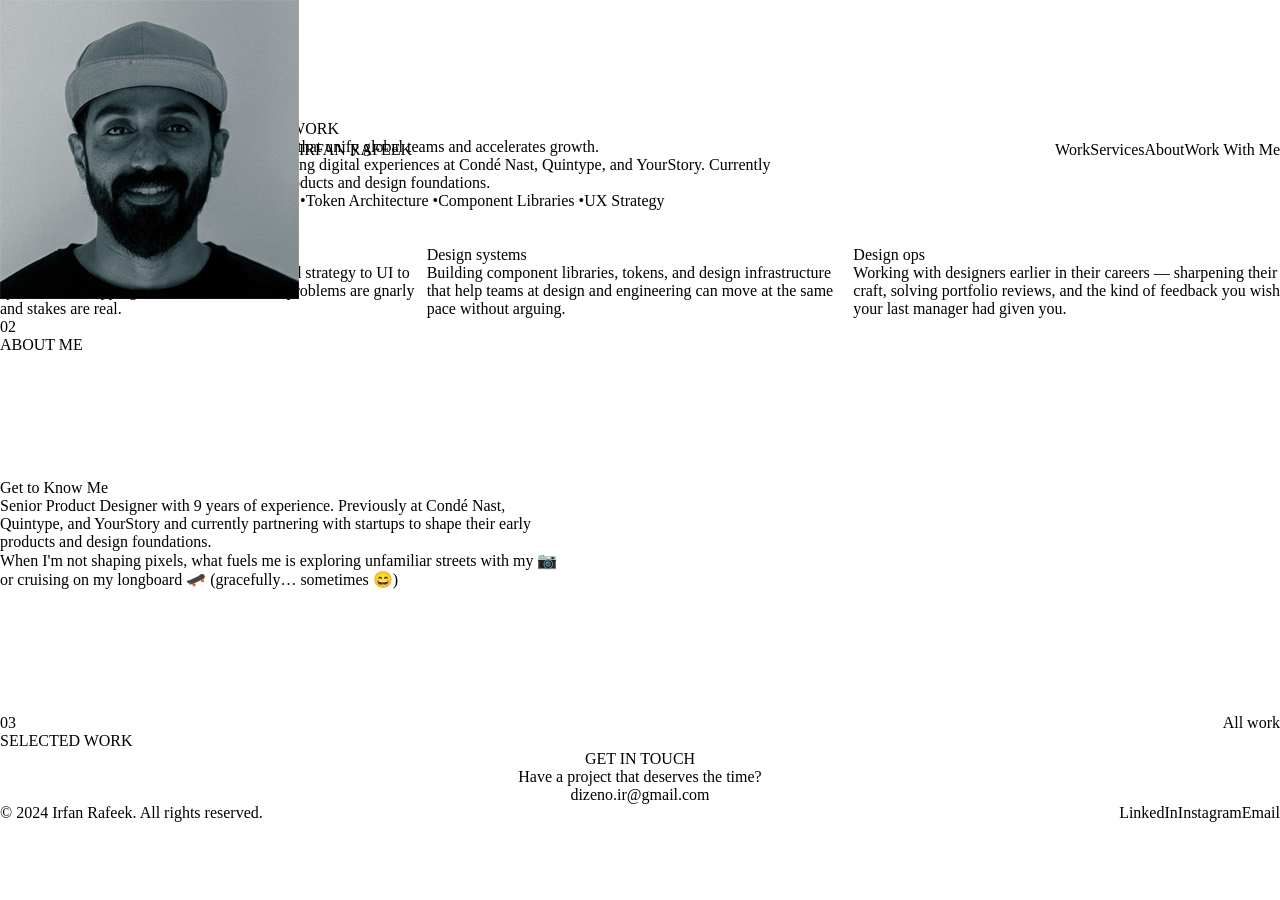
==== index.html @ 39aa0958 "Point navbar Work link to the All Work page Previously scrolled to the homepage Selected Work sectio" ====
<!DOCTYPE html>
<html lang="en">
<head>
    <meta charset="UTF-8">
    <meta name="viewport" content="width=device-width, initial-scale=1.0">
    <title>Irfan Rafeek — Product Designer</title>
    <link rel="preconnect" href="https://fonts.googleapis.com">
    <link rel="preconnect" href="https://fonts.gstatic.com" crossorigin>
    <link href="https://fonts.googleapis.com/css2?family=EB+Garamond:wght@700;800&family=Inter:wght@400;500;600;700&display=swap" rel="stylesheet">
    
    <link rel="stylesheet" href="tokens.css">
    <link rel="stylesheet" href="components.css">
</head>
<body>
    <nav id="navbar">
        <div class="logo">
            <img src="Assets/Thumbnail_irfan.jpg" alt="Irfan Rafeek" class="logo-thumb">
            IRFAN RAFEEK
        </div>
        <ul class="nav-links" id="navLinks">
            <li><a href="work.html">Work</a></li>
            <li><a href="#services">Services</a></li>
            <li><a href="about.html">About</a></li>
            <li><a href="#contact" class="cta-button">Work With Me</a></li>
        </ul>
        <button class="nav-toggle" id="navToggle" aria-label="Toggle menu" aria-expanded="false" aria-controls="navLinks">
            <svg class="nav-toggle__icon nav-toggle__icon--open" viewBox="0 0 24 24" fill="none" stroke="currentColor" stroke-width="1.5" stroke-linecap="round" stroke-linejoin="round" aria-hidden="true">
                <path d="M4 6h16"/>
                <path d="M4 12h16"/>
                <path d="M4 18h16"/>
            </svg>
            <svg class="nav-toggle__icon nav-toggle__icon--close" viewBox="0 0 24 24" fill="none" stroke="currentColor" stroke-width="1.5" stroke-linecap="round" stroke-linejoin="round" aria-hidden="true">
                <path d="M6 6l12 12"/>
                <path d="M6 18L18 6"/>
            </svg>
        </button>
    </nav>

    <button class="theme-toggle" id="themeToggle" aria-label="Toggle dark mode" title="Toggle theme">
        <svg class="theme-toggle__icon theme-toggle__icon--sun" viewBox="0 0 24 24" fill="none" stroke="currentColor" stroke-width="1.5" stroke-linecap="round" stroke-linejoin="round" aria-hidden="true">
            <circle cx="12" cy="12" r="4"/>
            <path d="M12 2v2"/>
            <path d="M12 20v2"/>
            <path d="m4.93 4.93 1.41 1.41"/>
            <path d="m17.66 17.66 1.41 1.41"/>
            <path d="M2 12h2"/>
            <path d="M20 12h2"/>
            <path d="m6.34 17.66-1.41 1.41"/>
            <path d="m19.07 4.93-1.41 1.41"/>
        </svg>
        <svg class="theme-toggle__icon theme-toggle__icon--moon" viewBox="0 0 24 24" fill="none" stroke="currentColor" stroke-width="1.5" stroke-linecap="round" stroke-linejoin="round" aria-hidden="true">
            <path d="M21 12.79A9 9 0 1 1 11.21 3 7 7 0 0 0 21 12.79z"/>
        </svg>
    </button>

    <main>
        <div class="container">
            <div class="location-header">
                BANGALORE, INDIA
                <span class="availability">• AVAILABLE FOR WORK</span>
            </div>

            <section class="hero">
                <h1 class="hero-title">
                    I design <span class="underline">scalable products</span> and <span class="underline"> design systems</span> that unify global teams and accelerates 
                    growth<span class="accent-dot">.</span>
                </h1>
                <p class="hero-description">
                    Nine years of product design. 
                    Previously shaping digital experiences at Condé Nast, Quintype, and YourStory. 
                    Currently partnering with startups to build their early products and design foundations.
                </p>
            </section>

            <div class="category-scroll">
                <div class="category-tag">Product Design</div>
                <div class="category-tag">Design Systems</div>
                <div class="category-tag">Design Ops</div>
                <div class="category-tag">Token Architecture</div>
                <div class="category-tag">Component Libraries</div>
                <div class="category-tag">UX Strategy</div>
            </div>

            <section id="services">
                <div class="section-header">
                    <div>
                        <div class="section-number">01</div>
                        <h2 class="section-title">What I Do</h2>
                    </div>
                </div>

                <div class="services-grid">
                    <div class="service">
                        <h3 class="service-title">Product design</h3>
                        <p class="service-description">
                            End-to-end product work — from research and strategy to UI to systems and shipping. 
                            I'm most useful when problems are gnarly and stakes are real.
                        </p>
                    </div>

                    <div class="service">
                        <h3 class="service-title">Design systems</h3>
                        <p class="service-description">
                            Building component libraries, tokens, and design infrastructure that help teams at 
                            design and engineering can move at the same pace without arguing.
                        </p>
                    </div>

                    <div class="service">
                        <h3 class="service-title">Design ops</h3>
                        <p class="service-description">
                            Working with designers earlier in their careers — sharpening their craft, 
                            solving portfolio reviews, and the kind of feedback you wish your last 
                            manager had given you.
                        </p>
                    </div>
                </div>
            </section>

            <section id="about-me">
                <div class="section-header">
                    <div>
                        <div class="section-number">02</div>
                        <h2 class="section-title">About Me</h2>
                    </div>
                </div>

                <div class="about-me-grid">
                    <div class="about-me-content">
                        <h3 class="about-me-title">Get to Know Me</h3>
                        <p class="about-me-text">
                            Senior Product Designer with 9 years of experience. Previously at Condé Nast,
                            Quintype, and YourStory and currently partnering with startups to shape their
                            early products and design foundations.
                        </p>
                        <p class="about-me-text">
                            When I'm not shaping pixels, what fuels me is exploring unfamiliar streets with
                            my 📷 or cruising on my longboard 🛹 (gracefully… sometimes 😄)
                        </p>
                    </div>
                    <div class="about-me-media">
                        <img src="Assets/About_me.gif" alt="Irfan Rafeek" class="about-me-image">
                    </div>
                </div>
            </section>

            <section id="work">
                <div class="section-header">
                    <div>
                        <div class="section-number">03</div>
                        <h2 class="section-title">Selected Work</h2>
                    </div>
                    <a href="work.html" class="view-all">All work</a>
                </div>

                <div class="projects-grid" data-projects="featured"></div>
            </section>

            <section id="contact" class="cta-section">
                <div class="cta-label">Get In Touch</div>
                <h2 class="cta-title">
                    Have a project that deserves the time?
                </h2>
                <a href="mailto:dizeno.ir@gmail.com" class="cta-email">dizeno.ir@gmail.com</a>
            </section>
        </div>
    </main>

    <footer>
        <div class="copyright">© 2024 Irfan Rafeek. All rights reserved.</div>
        <div class="social-links">
            <a href="https://www.linkedin.com/in/irfan-rafeek-70246455/" target="_blank">LinkedIn</a>
            <a href="https://www.instagram.com/irfanrafeek" target="_blank">Instagram</a>
            <a href="mailto:dizeno.ir@gmail.com">Email</a>
        </div>
    </footer>

    <script src="scripts/projects.js" defer></script>
    <script src="scripts/nav.js" defer></script>
    <script>
        // Navbar scroll effect
        const navbar = document.getElementById('navbar');
        window.addEventListener('scroll', () => {
            if (window.scrollY > 50) {
                navbar.classList.add('scrolled');
            } else {
                navbar.classList.remove('scrolled');
            }
        });

        // Smooth scroll for navigation links
        document.querySelectorAll('a[href^="#"]').forEach(anchor => {
            anchor.addEventListener('click', function (e) {
                e.preventDefault();
                const target = document.querySelector(this.getAttribute('href'));
                if (target) {
                    target.scrollIntoView({
                        behavior: 'smooth',
                        block: 'start'
                    });
                }
            });
        });

        // Dark mode toggle (icon swap is CSS-driven; JS only manages data-theme + localStorage)
        const themeToggle = document.getElementById('themeToggle');
        const html = document.documentElement;

        const storedTheme = localStorage.getItem('theme');
        if (storedTheme === 'dark' || storedTheme === 'light') {
            html.setAttribute('data-theme', storedTheme);
        }

        themeToggle.addEventListener('click', () => {
            const isDark = html.getAttribute('data-theme') === 'dark'
                || (!html.hasAttribute('data-theme') && window.matchMedia('(prefers-color-scheme: dark)').matches);
            const next = isDark ? 'light' : 'dark';
            html.setAttribute('data-theme', next);
            localStorage.setItem('theme', next);
        });
    </script>
</body>
</html>
---- components.css ----
/* ============================================================================
   components.css — Single source of truth for component & layout styles
   Depends on tokens.css. Imported by both index.html and about.html.
   ============================================================================ */

/* ============================================================================
   RESET & BASE STYLES
   ============================================================================ */

* {
    margin: 0;
    padding: 0;
    box-sizing: border-box;
}

html {
    scroll-behavior: smooth;
}

body {
    font-family: var(--semantic-font-sans);
    background-color: var(--semantic-color-background-primary);
    color: var(--semantic-color-text-primary);
    line-height: var(--primitive-line-height-normal);
    overflow-x: hidden;
    transition: background-color 0.3s ease, color 0.3s ease;
}

/* ===== NAVIGATION ===== */
nav {
    display: flex;
    justify-content: space-between;
    align-items: center;
    padding: var(--semantic-spacing-lg) var(--semantic-spacing-xl);
    position: fixed;
    top: 0;
    left: 0;
    right: 0;
    background-color: var(--semantic-color-background-primary);
    z-index: 1000;
    border-bottom: 1px solid transparent;
    transition: all 0.3s ease;
}

nav.scrolled {
    border-bottom: 1px solid var(--semantic-color-border-primary);
}

.logo {
    display: inline-flex;
    align-items: center;
    gap: var(--semantic-spacing-sm);
    font-size: var(--primitive-font-size-sm);
    font-weight: var(--primitive-font-weight-semibold);
    letter-spacing: var(--primitive-letter-spacing-widest);
    text-transform: uppercase;
    color: var(--semantic-color-text-primary);
    text-decoration: none;
}

/* 24px avatar thumbnail before the name — sizing & radius from design tokens */
.logo-thumb {
    width: var(--semantic-spacing-lg);   /* 24px */
    height: var(--semantic-spacing-lg);  /* 24px */
    border-radius: var(--semantic-radius-full);
    object-fit: cover;
    flex-shrink: 0;
}

.nav-links {
    display: flex;
    gap: var(--semantic-spacing-2xl);
    list-style: none;
    align-items: center;
}

.nav-links a {
    text-decoration: none;
    color: var(--semantic-color-text-primary);
    font-size: var(--primitive-font-size-sm);
    font-weight: var(--primitive-font-weight-medium);
    transition: color 0.3s ease;
}

.nav-links a:hover {
    color: var(--semantic-color-interactive-primary);
}

.nav-links a.cta-button {
    background-color: transparent;
    color: var(--semantic-color-text-primary);
    padding: var(--semantic-spacing-sm) var(--semantic-spacing-lg);
    border-radius: var(--semantic-radius-sm);
    transition: border-color 0.2s ease, background-color 0.2s ease, color 0.2s ease;
    border: 1px solid var(--semantic-color-border-primary);
    cursor: pointer;
    display: inline-block;
    font-weight: var(--primitive-font-weight-medium);
}

.nav-links a.cta-button:hover {
    border-color: var(--semantic-color-border-strong);
    background-color: var(--semantic-color-background-secondary);
    color: var(--semantic-color-text-primary);
}

/* Hamburger toggle — hidden on desktop, revealed under the mobile breakpoint */
.nav-toggle {
    display: none;
    align-items: center;
    justify-content: center;
    padding: var(--semantic-spacing-xs);
    background: none;
    border: none;
    color: var(--semantic-color-text-primary);
    cursor: pointer;
}

.nav-toggle__icon {
    width: var(--semantic-spacing-lg);
    height: var(--semantic-spacing-lg);
}

.nav-toggle__icon--close {
    display: none;
}

#navbar.nav-open .nav-toggle__icon--open {
    display: none;
}

#navbar.nav-open .nav-toggle__icon--close {
    display: block;
}

/* ===== MAIN CONTENT ===== */
main {
    padding-top: 120px;
}

.container {
    width: 100%;
    max-width: var(--semantic-layout-container-max-width-default);
    margin: 0 auto;
    padding: 0 var(--semantic-spacing-xl);
}

.container--narrow {
    max-width: var(--semantic-layout-container-max-width-narrow);
}

/* ===== LOCATION HEADER ===== */
.location-header {
    font-family: var(--semantic-font-sans);
    font-size: var(--primitive-font-size-sm);
    font-weight: var(--primitive-font-weight-medium);
    letter-spacing: var(--primitive-letter-spacing-wide);
    text-transform: uppercase;
    color: var(--semantic-color-text-secondary);
    margin-bottom: var(--semantic-spacing-3xl);
    padding-top: var(--semantic-spacing-2xl);
}

.availability {
    margin-left: var(--semantic-spacing-sm);
}

/* ===== HERO SECTION ===== */
.hero {
    margin-bottom: var(--semantic-spacing-4xl);
    max-width: 900px;
}

.hero-title {
    font-family: var(--semantic-font-serif);
    font-size: var(--semantic-type-display-md-font-size);
    font-weight: var(--primitive-font-weight-bold);
    line-height: var(--semantic-type-display-sm-line-height);
    color: var(--semantic-color-text-primary);
    margin-bottom: var(--semantic-spacing-lg);
    letter-spacing: var(--semantic-type-display-sm-letter-spacing);
}

.underline {
    text-decoration: underline;
    text-decoration-color: var(--semantic-color-interactive-primary);
    text-decoration-thickness: 3px;
    text-underline-offset: 6px;
}

.accent-dot {
    color: var(--semantic-color-interactive-primary);
}

.hero-description {
    font-size: var(--primitive-font-size-base);
    line-height: var(--semantic-type-body-md-line-height);
    color: var(--semantic-color-text-secondary);
    max-width: 800px;
}

/* ===== CATEGORY TAGS ===== */
.category-scroll {
    display: flex;
    gap: 0;
    overflow-x: auto;
    padding: var(--semantic-spacing-2xl) 0;
    margin-bottom: var(--semantic-spacing-4xl);
    scroll-behavior: smooth;
    align-items: center;
    flex-wrap: wrap;
}

.category-tag {
    font-family: var(--semantic-type-heading-xs-font-family);
    font-size: var(--semantic-type-heading-xs-font-size);
    font-weight: var(--semantic-type-heading-xs-font-weight);
    line-height: var(--semantic-type-heading-xs-line-height);
    letter-spacing: var(--semantic-type-heading-xs-letter-spacing);
    color: var(--semantic-color-text-primary);
    background: none;
    border: none;
    padding: 0;
    white-space: nowrap;
    transition: all 0.3s ease;
}

.category-tag:not(:last-child)::after {
    content: " • ";
    margin: 0 var(--semantic-spacing-md);
    color: var(--semantic-color-interactive-primary);
    font-weight: var(--primitive-font-weight-regular);
}

.category-tag:hover {
    color: var(--semantic-color-interactive-primary);
}

/* ===== SECTION HEADER ===== */
.section-header {
    display: flex;
    justify-content: space-between;
    align-items: flex-start;
    margin-bottom: var(--semantic-spacing-2xl);
    gap: var(--semantic-spacing-lg);
}

.section-number {
    font-family: var(--semantic-type-eyebrow-md-font-family);
    font-size: var(--semantic-type-eyebrow-md-font-size);
    font-weight: var(--semantic-type-eyebrow-md-font-weight);
    color: var(--semantic-color-text-tertiary);
    margin-bottom: var(--semantic-spacing-xs);
    line-height: var(--semantic-type-eyebrow-md-line-height);
    letter-spacing: var(--semantic-type-eyebrow-md-letter-spacing);
}

.section-title {
    font-family: var(--semantic-type-eyebrow-md-font-family);
    font-size: var(--semantic-type-eyebrow-md-font-size);
    font-weight: var(--primitive-font-weight-bold);
    color: var(--semantic-color-text-primary);
    letter-spacing: var(--semantic-type-eyebrow-md-letter-spacing);
    text-transform: uppercase;
    line-height: var(--semantic-type-eyebrow-md-line-height);
}

.view-all {
    color: var(--semantic-color-interactive-primary);
    text-decoration: none;
    font-size: var(--primitive-font-size-sm);
    font-weight: var(--primitive-font-weight-medium);
    transition: color 0.3s ease;
    margin-top: var(--semantic-spacing-sm);
}

.view-all:hover {
    color: var(--semantic-color-interactive-primary-hover);
}

/* ===== SERVICES SECTION ===== */
#services {
    margin-bottom: var(--semantic-spacing-4xl);
    padding: var(--semantic-spacing-4xl) 0;
    border-top: 1px solid var(--semantic-color-border-secondary);
}

.services-grid {
    display: grid;
    grid-template-columns: repeat(3, 1fr);
    gap: var(--semantic-spacing-3xl);
}

.service {
    display: flex;
    flex-direction: column;
    gap: var(--semantic-spacing-md);
}

.service-title {
    font-family: var(--semantic-font-serif);
    font-size: var(--semantic-type-heading-sm-font-size);
    font-weight: var(--primitive-font-weight-bold);
    color: var(--semantic-color-text-primary);
    letter-spacing: var(--semantic-type-heading-xs-letter-spacing);
}

.service-description {
    font-size: var(--primitive-font-size-base);
    line-height: var(--semantic-type-body-md-line-height);
    color: var(--semantic-color-text-secondary);
}

/* ===== ABOUT ME SECTION ===== */
#about-me {
    margin-bottom: var(--semantic-spacing-4xl);
    padding: var(--semantic-spacing-4xl) 0;
    border-top: 1px solid var(--semantic-color-border-secondary);
}

.about-me-grid {
    display: grid;
    grid-template-columns: minmax(0, 1.5fr) minmax(0, 1fr);
    gap: var(--semantic-spacing-3xl);
    align-items: center;
}

.about-me-content {
    display: flex;
    flex-direction: column;
    gap: var(--semantic-spacing-lg);
    max-width: 560px;
}

.about-me-media {
    display: flex;
    justify-content: flex-end;
}

.about-me-image {
    width: 360px;
    height: 360px;
    display: block;
    border-radius: 50%;
    border: 1px solid var(--semantic-color-border-primary);
    object-fit: cover;
}

.about-me-title {
    font-family: var(--semantic-type-heading-lg-font-family);
    font-size: var(--semantic-type-heading-lg-font-size);
    font-weight: var(--semantic-type-heading-lg-font-weight);
    line-height: var(--semantic-type-heading-lg-line-height);
    letter-spacing: var(--semantic-type-heading-lg-letter-spacing);
    color: var(--semantic-color-text-primary);
}

.about-me-text {
    font-family: var(--semantic-type-body-md-font-family);
    font-size: var(--semantic-type-body-md-font-size);
    font-weight: var(--semantic-type-body-md-font-weight);
    line-height: var(--semantic-type-body-md-line-height);
    color: var(--semantic-color-text-secondary);
}

/* ===== WORK SECTION ===== */
#work {
    margin-bottom: var(--semantic-spacing-4xl);
    padding: var(--semantic-spacing-4xl) 0;
    border-top: 1px solid var(--semantic-color-border-secondary);
}

.projects-grid {
    display: grid;
    grid-template-columns: repeat(2, 1fr);
    gap: var(--semantic-spacing-xl);
}

.project-card {
    display: flex;
    gap: var(--semantic-spacing-xl);
    padding: var(--semantic-spacing-xl);
    background-color: var(--semantic-color-background-secondary);
    border: 1px solid var(--semantic-color-border-primary);
    border-radius: var(--semantic-radius-md);
    transition: all 0.3s ease;
}

.project-card:hover {
    border-color: var(--semantic-color-border-strong);
    box-shadow: var(--semantic-shadow-md);
}

.project-image {
    font-size: var(--primitive-font-size-5xl);
    min-width: 80px;
    height: 80px;
    display: flex;
    align-items: center;
    justify-content: center;
}

/* When a card uses an uploaded image instead of an emoji, keep it in the 80px slot */
.project-image img {
    width: 80px;
    height: 80px;
    object-fit: cover;
    border-radius: var(--semantic-radius-sm);
}

.project-content {
    display: flex;
    flex-direction: column;
    gap: var(--semantic-spacing-md);
}

.project-meta {
    display: flex;
    align-items: baseline;
    gap: var(--semantic-spacing-md);
}

.project-title {
    font-family: var(--semantic-font-serif);
    font-size: var(--semantic-type-heading-sm-font-size);
    font-weight: var(--primitive-font-weight-bold);
    color: var(--semantic-color-text-primary);
    margin: 0;
    letter-spacing: var(--semantic-type-heading-xs-letter-spacing);
}

.project-year {
    font-size: var(--primitive-font-size-sm);
    color: var(--semantic-color-text-tertiary);
    font-weight: var(--primitive-font-weight-medium);
}

.project-description {
    font-size: var(--primitive-font-size-base);
    line-height: var(--semantic-type-body-md-line-height);
    color: var(--semantic-color-text-secondary);
}

.project-tags {
    display: flex;
    gap: var(--semantic-spacing-sm);
    flex-wrap: wrap;
}

.tag {
    padding: var(--semantic-spacing-xs) var(--semantic-spacing-sm);
    background-color: var(--semantic-color-background-primary);
    border: 1px solid var(--semantic-color-border-primary);
    border-radius: var(--semantic-radius-sm);
    font-size: var(--primitive-font-size-xs);
    color: var(--semantic-color-text-secondary);
    text-transform: lowercase;
    letter-spacing: var(--primitive-letter-spacing-wide);
}

/* ===== CTA SECTION ===== */
.cta-section {
    text-align: center;
    padding: var(--semantic-spacing-4xl) 0;
    margin: var(--semantic-spacing-4xl) 0;
    border-top: 1px solid var(--semantic-color-border-secondary);
    border-bottom: 1px solid var(--semantic-color-border-secondary);
}

.cta-label {
    font-size: var(--primitive-font-size-sm);
    font-weight: var(--primitive-font-weight-medium);
    text-transform: uppercase;
    letter-spacing: var(--primitive-letter-spacing-wide);
    color: var(--semantic-color-text-secondary);
    margin-bottom: var(--semantic-spacing-md);
}

.cta-title {
    font-family: var(--semantic-font-serif);
    font-size: var(--semantic-type-heading-lg-font-size);
    font-weight: var(--primitive-font-weight-bold);
    color: var(--semantic-color-text-primary);
    margin-bottom: var(--semantic-spacing-lg);
    line-height: var(--semantic-type-display-sm-line-height);
    letter-spacing: var(--semantic-type-heading-lg-letter-spacing);
}

.cta-email {
    font-family: var(--semantic-font-serif);
    font-size: var(--primitive-font-size-xl-sm);
    color: var(--semantic-color-interactive-primary);
    text-decoration: none;
    transition: color 0.3s ease;
    font-weight: var(--primitive-font-weight-bold);
    letter-spacing: var(--semantic-type-heading-xs-letter-spacing);
}

.cta-email:hover {
    color: var(--semantic-color-interactive-primary-hover);
}

/* ===== FOOTER ===== */
footer {
    display: flex;
    justify-content: space-between;
    align-items: center;
    padding: var(--semantic-spacing-2xl) var(--semantic-spacing-xl);
    border-top: 1px solid var(--semantic-color-border-secondary);
    color: var(--semantic-color-text-secondary);
    font-size: var(--primitive-font-size-sm);
    background-color: var(--semantic-color-background-primary);
    transition: all 0.3s ease;
}

.copyright {
    color: var(--semantic-color-text-secondary);
}

.social-links {
    display: flex;
    gap: var(--semantic-spacing-xl);
}

.social-links a {
    text-decoration: none;
    color: var(--semantic-color-text-secondary);
    font-size: var(--primitive-font-size-sm);
    transition: color 0.3s ease;
}

.social-links a:hover {
    color: var(--semantic-color-interactive-primary);
}

/* ===== THEME TOGGLE ===== */
.theme-toggle {
    position: fixed;
    bottom: var(--semantic-spacing-xl);
    right: var(--semantic-spacing-xl);
    width: 44px;
    height: 44px;
    border-radius: var(--semantic-radius-full);
    background-color: transparent;
    color: var(--semantic-color-text-primary);
    border: 1px solid var(--semantic-color-border-primary);
    cursor: pointer;
    display: flex;
    align-items: center;
    justify-content: center;
    transition: border-color 0.2s ease, background-color 0.2s ease, color 0.2s ease;
    z-index: 999;
    padding: 0;
}

.theme-toggle:hover {
    border-color: var(--semantic-color-border-strong);
    background-color: var(--semantic-color-background-secondary);
}

.theme-toggle:focus-visible {
    outline: 2px solid var(--semantic-color-interactive-primary);
    outline-offset: 2px;
}

.theme-toggle__icon {
    width: 16px;
    height: 16px;
    display: block;
}

/* Default (light theme): show sun, hide moon */
.theme-toggle__icon--sun { display: block; }
.theme-toggle__icon--moon { display: none; }

/* Manual dark theme: show moon, hide sun */
[data-theme='dark'] .theme-toggle__icon--sun { display: none; }
[data-theme='dark'] .theme-toggle__icon--moon { display: block; }

/* System dark theme (only when user has no manual override): show moon */
@media (prefers-color-scheme: dark) {
    :root:not([data-theme]) .theme-toggle__icon--sun { display: none; }
    :root:not([data-theme]) .theme-toggle__icon--moon { display: block; }
}

/* ===== RESPONSIVE ===== */
@media (max-width: 1200px) {
    .projects-grid {
        grid-template-columns: 1fr;
        gap: var(--semantic-spacing-2xl);
    }

    .services-grid {
        grid-template-columns: 1fr;
        gap: var(--semantic-spacing-2xl);
    }
}

@media (max-width: 968px) {
    nav,
    .container,
    footer {
        padding-left: var(--semantic-spacing-lg);
        padding-right: var(--semantic-spacing-lg);
    }

    .project-card {
        gap: var(--semantic-spacing-lg);
    }

    .hero-title {
        font-size: var(--primitive-font-size-4xl);
    }

    .cta-title {
        font-size: var(--semantic-type-heading-md-font-size);
    }

    .cta-email {
        font-size: var(--primitive-font-size-lg);
    }

    footer {
        flex-direction: column;
        gap: var(--semantic-spacing-lg);
        text-align: center;
    }

    .section-header {
        flex-direction: column;
    }
}

@media (max-width: 640px) {
    nav {
        padding: var(--semantic-spacing-md) var(--semantic-spacing-lg);
    }

    .nav-toggle {
        display: inline-flex;
    }

    /* Collapse the links into a dropdown panel below the navbar */
    .nav-links {
        display: none;
        position: absolute;
        top: 100%;
        left: 0;
        right: 0;
        flex-direction: column;
        align-items: flex-start;
        gap: var(--semantic-spacing-lg);
        padding: var(--semantic-spacing-lg) var(--semantic-spacing-lg) var(--semantic-spacing-xl);
        font-size: var(--primitive-font-size-sm);
        background-color: var(--semantic-color-background-primary);
        border-bottom: 1px solid var(--semantic-color-border-primary);
    }

    #navbar.nav-open .nav-links {
        display: flex;
    }

    .nav-links a.cta-button {
        align-self: stretch;
        text-align: center;
    }

    .hero-title {
        font-size: var(--semantic-type-heading-lg-font-size);
    }

    .cta-title {
        font-size: var(--primitive-font-size-xl-sm);
    }

    .cta-email {
        font-size: var(--semantic-type-heading-2xs-font-size);
    }

    .services-grid {
        grid-template-columns: 1fr;
    }

    .category-scroll {
        margin-bottom: var(--semantic-spacing-2xl);
    }

    .theme-toggle {
        width: 40px;
        height: 40px;
    }

}

/* ===== ABOUT PAGE ===== */
.page-eyebrow {
    font-family: var(--semantic-type-eyebrow-md-font-family);
    font-size: var(--semantic-type-eyebrow-md-font-size);
    font-weight: var(--semantic-type-eyebrow-md-font-weight);
    letter-spacing: var(--semantic-type-eyebrow-md-letter-spacing);
    text-transform: uppercase;
    color: var(--semantic-color-text-tertiary);
    margin-bottom: var(--semantic-spacing-md);
}

.nav-links a.active {
    color: var(--semantic-color-interactive-primary);
}

/* Experience timeline */
.journey-section {
    padding: var(--semantic-spacing-4xl) 0;
    border-top: 1px solid var(--semantic-color-border-secondary);
}

.experience-entry {
    display: grid;
    grid-template-columns: minmax(0, 1fr) minmax(0, 2fr);
    gap: var(--semantic-spacing-3xl);
    padding: var(--semantic-spacing-3xl) 0;
    border-top: 1px solid var(--semantic-color-border-secondary);
}

.experience-entry:first-of-type {
    border-top: none;
    padding-top: var(--semantic-spacing-md);
}

.experience-meta {
    display: flex;
    flex-direction: column;
    gap: var(--semantic-spacing-sm);
}

.experience-company {
    font-family: var(--semantic-type-heading-lg-font-family);
    font-size: var(--semantic-type-heading-lg-font-size);
    font-weight: var(--semantic-type-heading-lg-font-weight);
    line-height: var(--semantic-type-heading-lg-line-height);
    letter-spacing: var(--semantic-type-heading-lg-letter-spacing);
    color: var(--semantic-color-text-primary);
    margin: 0;
}

.experience-dates {
    font-family: var(--semantic-type-eyebrow-md-font-family);
    font-size: var(--semantic-type-eyebrow-md-font-size);
    font-weight: var(--semantic-type-eyebrow-md-font-weight);
    letter-spacing: var(--semantic-type-eyebrow-md-letter-spacing);
    text-transform: uppercase;
    color: var(--semantic-color-text-tertiary);
    margin-top: var(--semantic-spacing-xs);
}

.experience-role {
    font-family: var(--semantic-type-heading-xs-font-family);
    font-size: var(--semantic-type-heading-xs-font-size);
    font-weight: var(--semantic-type-heading-xs-font-weight);
    line-height: var(--semantic-type-heading-xs-line-height);
    letter-spacing: var(--semantic-type-heading-xs-letter-spacing);
    color: var(--semantic-color-text-secondary);
    margin-top: var(--semantic-spacing-sm);
    font-style: italic;
}

.experience-description {
    display: flex;
    flex-direction: column;
    gap: var(--semantic-spacing-md);
}

.experience-description p {
    font-family: var(--semantic-type-body-md-font-family);
    font-size: var(--semantic-type-body-md-font-size);
    font-weight: var(--semantic-type-body-md-font-weight);
    line-height: var(--semantic-type-body-md-line-height);
    color: var(--semantic-color-text-secondary);
    margin: 0;
}

.experience-description a {
    color: var(--semantic-color-interactive-primary);
    text-decoration: none;
    border-bottom: 1px solid var(--semantic-color-interactive-primary);
    transition: opacity 0.2s ease;
}

.experience-description a:hover {
    opacity: 0.7;
}

.cta-description {
    font-family: var(--semantic-type-body-md-font-family);
    font-size: var(--semantic-type-body-md-font-size);
    line-height: var(--semantic-type-body-md-line-height);
    color: var(--semantic-color-text-secondary);
    margin-bottom: var(--semantic-spacing-lg);
    max-width: 480px;
    margin-left: auto;
    margin-right: auto;
}

@media (max-width: 968px) {
    .about-me-grid {
        grid-template-columns: 1fr;
        gap: var(--semantic-spacing-2xl);
    }

    .about-me-media {
        justify-content: flex-start;
    }

    .experience-entry {
        grid-template-columns: 1fr;
        gap: var(--semantic-spacing-lg);
    }

    .experience-company {
        font-size: var(--semantic-type-heading-md-font-size);
    }
}

/* ===== CLICKABLE PROJECT CARD ===== */
/* project-card is rendered as an <a> when it links to a case study */
a.project-card {
    text-decoration: none;
    color: inherit;
    cursor: pointer;
}

/* ===== CASE STUDY (functional baseline — refine later) ===== */
.case-study {
    max-width: var(--semantic-layout-container-max-width-reading);
    margin-inline: auto;
    padding: var(--semantic-spacing-3xl) 0;
}

.case-back {
    display: inline-block;
    margin-bottom: var(--semantic-spacing-xl);
    font-size: var(--primitive-font-size-sm);
    color: var(--semantic-color-text-tertiary);
    text-decoration: none;
}

.case-back:hover {
    color: var(--semantic-color-text-primary);
}

.case-header {
    margin-bottom: var(--semantic-spacing-2xl);
    padding-bottom: var(--semantic-spacing-xl);
    border-bottom: 1px solid var(--semantic-color-border-secondary);
}

.case-meta {
    display: flex;
    align-items: baseline;
    gap: var(--semantic-spacing-md);
    flex-wrap: wrap;
}

.case-title {
    font-family: var(--semantic-font-serif);
    font-size: var(--semantic-type-heading-lg-font-size);
    font-weight: var(--primitive-font-weight-bold);
    color: var(--semantic-color-text-primary);
    margin: 0;
}

.case-summary {
    margin-top: var(--semantic-spacing-md);
    margin-bottom: var(--semantic-spacing-md);
    font-size: var(--primitive-font-size-lg);
    line-height: var(--semantic-type-body-md-line-height);
    color: var(--semantic-color-text-secondary);
}

.case-body {
    display: flex;
    flex-direction: column;
    gap: var(--semantic-spacing-lg);
}

.case-heading {
    font-family: var(--semantic-font-serif);
    font-size: var(--semantic-type-heading-sm-font-size);
    font-weight: var(--primitive-font-weight-bold);
    color: var(--semantic-color-text-primary);
    margin: var(--semantic-spacing-lg) 0 0;
}

.case-paragraph {
    font-size: var(--primitive-font-size-base);
    line-height: var(--semantic-type-body-md-line-height);
    color: var(--semantic-color-text-secondary);
    margin: 0;
}

.case-figure {
    margin: var(--semantic-spacing-md) 0;
}

.case-image {
    width: 100%;
    height: auto;
}

.case-video {
    width: 100%;
    height: auto;
    display: block;
    border-radius: var(--semantic-radius-md);
    background-color: var(--semantic-color-background-secondary);
}

/* Bulleted list inside case-study body — marker tinted with the accent color */
.case-list {
    margin: 0;
    padding-left: var(--semantic-spacing-lg);
    display: flex;
    flex-direction: column;
    gap: var(--semantic-spacing-sm);
}

.case-list-item {
    font-size: var(--primitive-font-size-base);
    line-height: var(--semantic-type-body-md-line-height);
    color: var(--semantic-color-text-secondary);
    padding-left: var(--semantic-spacing-xs);
}

.case-list-item::marker {
    color: var(--semantic-color-interactive-primary);
}

.case-caption {
    margin-top: var(--semantic-spacing-sm);
    font-size: var(--primitive-font-size-sm);
    color: var(--semantic-color-text-tertiary);
}

.case-quote {
    margin: var(--semantic-spacing-md) 0;
    padding-left: var(--semantic-spacing-lg);
    border-left: 3px solid var(--semantic-color-border-strong);
}

.case-quote p {
    font-family: var(--semantic-font-serif);
    font-size: var(--semantic-type-heading-xs-font-size);
    color: var(--semantic-color-text-primary);
    margin: 0;
}

.case-cite {
    display: block;
    margin-top: var(--semantic-spacing-sm);
    font-size: var(--primitive-font-size-sm);
    font-style: normal;
    color: var(--semantic-color-text-tertiary);
}
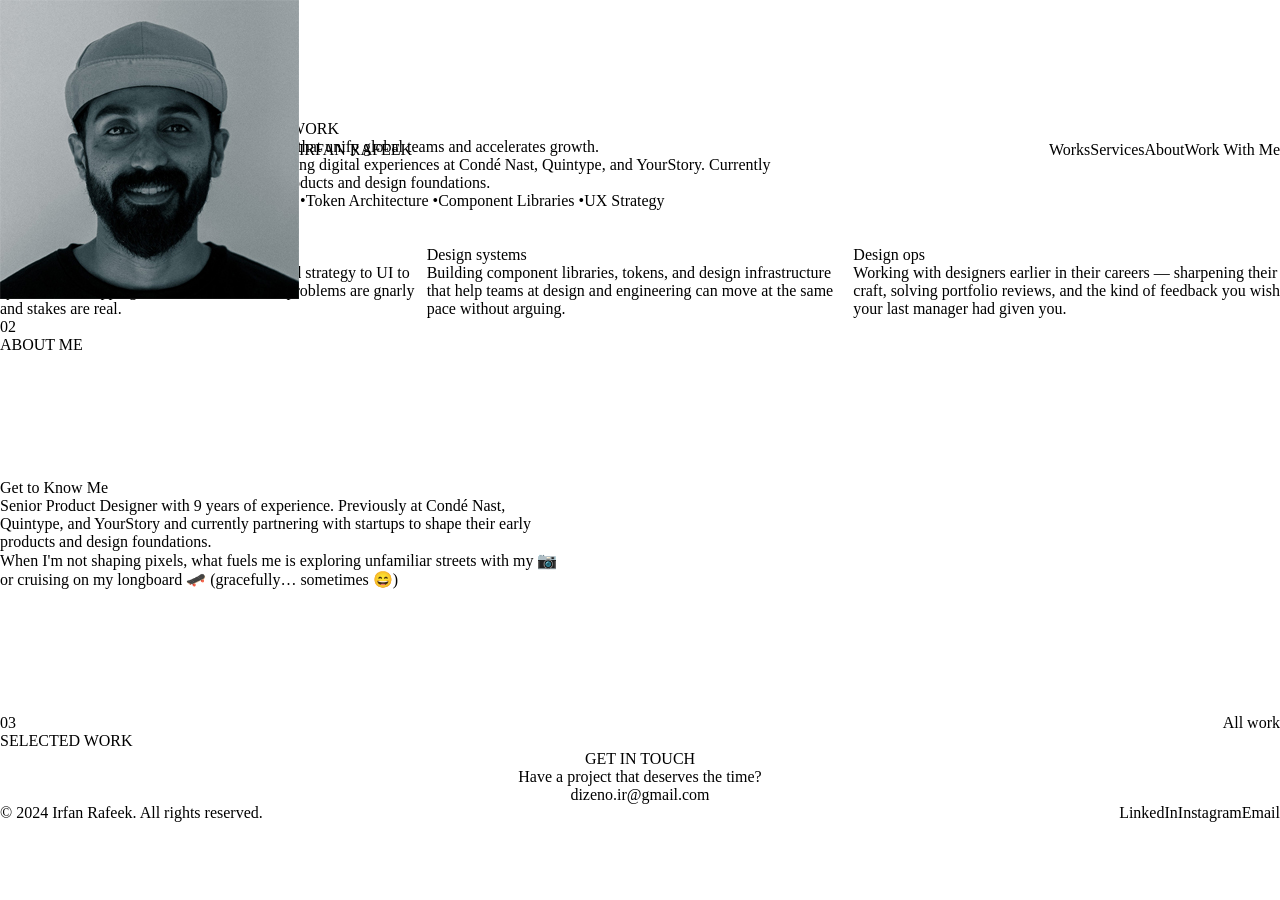
==== commit 040c0a06: "work to works in navigation" ====
--- a/index.html
+++ b/index.html
@@ -18,7 +18,7 @@
             IRFAN RAFEEK
         </div>
         <ul class="nav-links" id="navLinks">
-            <li><a href="work.html">Work</a></li>
+            <li><a href="work.html">Works</a></li>
             <li><a href="#services">Services</a></li>
             <li><a href="about.html">About</a></li>
             <li><a href="#contact" class="cta-button">Work With Me</a></li>
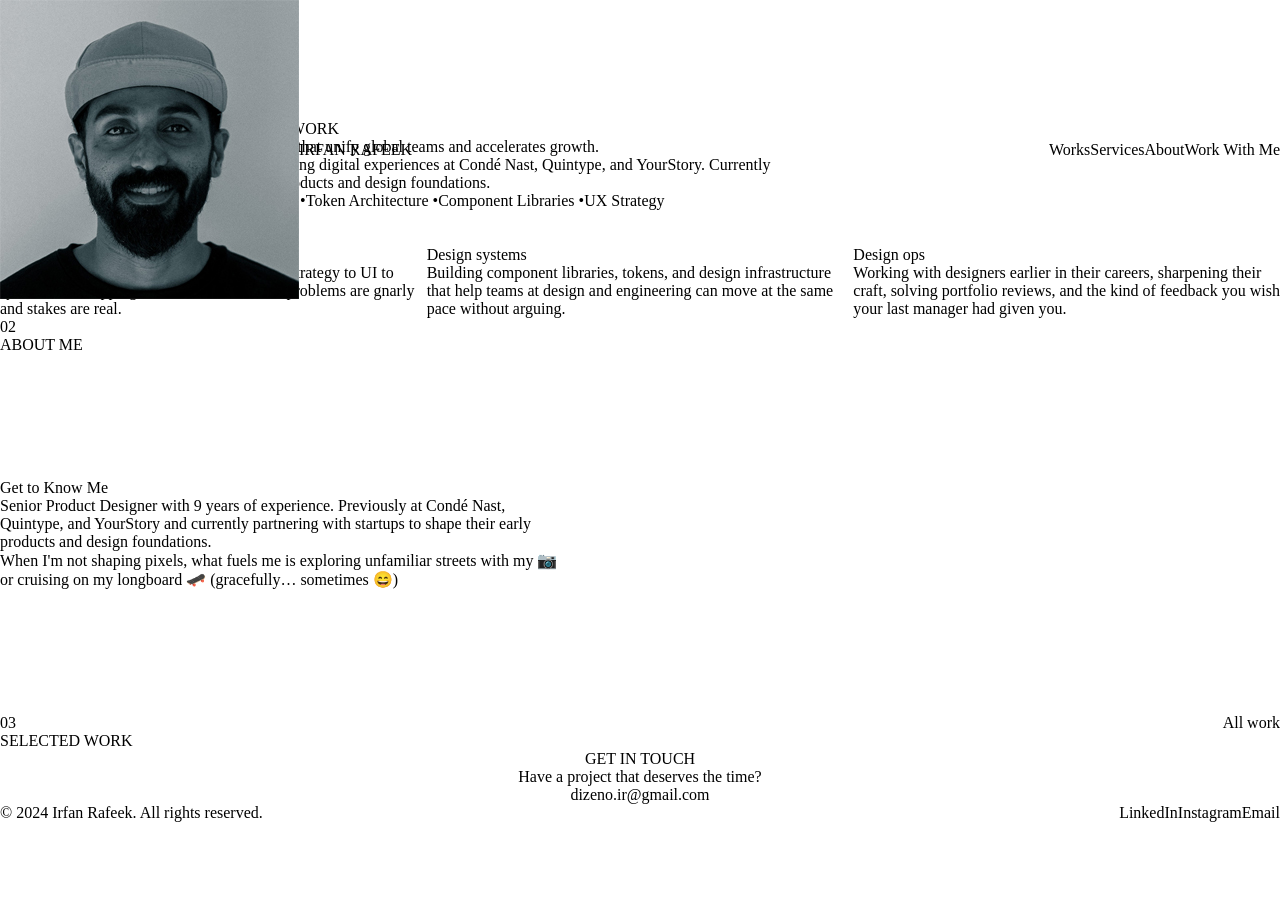
==== commit 42405d27: "wha i do update" ====
--- a/index.html
+++ b/index.html
@@ -93,7 +93,7 @@
                     <div class="service">
                         <h3 class="service-title">Product design</h3>
                         <p class="service-description">
-                            End-to-end product work — from research and strategy to UI to systems and shipping. 
+                            End-to-end product work, from research and strategy to UI to systems and shipping. 
                             I'm most useful when problems are gnarly and stakes are real.
                         </p>
                     </div>
@@ -109,7 +109,7 @@
                     <div class="service">
                         <h3 class="service-title">Design ops</h3>
                         <p class="service-description">
-                            Working with designers earlier in their careers — sharpening their craft, 
+                            Working with designers earlier in their careers, sharpening their craft, 
                             solving portfolio reviews, and the kind of feedback you wish your last 
                             manager had given you.
                         </p>
--- a/components.css
+++ b/components.css
@@ -934,6 +934,107 @@
     color: var(--semantic-color-interactive-primary);
 }
 
+/* Ordered (numbered) list — same indent/spacing as bulleted; marker shows numbers */
+.case-list--ordered {
+    list-style-type: decimal;
+}
+
+/* Iframe embed (Figma prototypes, video players, etc.) */
+.case-embed {
+    position: relative;
+    width: 100%;
+    aspect-ratio: 4 / 3;
+    border-radius: var(--semantic-radius-md);
+    overflow: hidden;
+    border: 1px solid var(--semantic-color-border-primary);
+    background-color: var(--semantic-color-background-secondary);
+}
+
+.case-embed__frame {
+    position: absolute;
+    inset: 0;
+    width: 100%;
+    height: 100%;
+    border: 0;
+}
+
+/* Image carousel — transform-based slider with prev/next controls */
+.case-gallery {
+    margin: var(--semantic-spacing-md) 0;
+    display: flex;
+    flex-direction: column;
+    gap: var(--semantic-spacing-md);
+}
+
+.case-gallery__viewport {
+    overflow: hidden;
+    border-radius: var(--semantic-radius-md);
+}
+
+.case-gallery__track {
+    display: flex;
+    transition: transform 0.35s ease;
+    will-change: transform;
+}
+
+.case-gallery__item {
+    flex: 0 0 100%;
+    margin: 0;
+}
+
+.case-gallery__image {
+    width: 100%;
+    height: auto;
+    display: block;
+    border-radius: var(--semantic-radius-md);
+    border: 1px solid var(--semantic-color-border-primary);
+}
+
+.case-gallery__controls {
+    display: flex;
+    align-items: center;
+    justify-content: center;
+    gap: var(--semantic-spacing-md);
+}
+
+.case-gallery__nav {
+    display: inline-flex;
+    align-items: center;
+    justify-content: center;
+    width: var(--semantic-spacing-xl);
+    height: var(--semantic-spacing-xl);
+    padding: 0;
+    border-radius: var(--semantic-radius-full);
+    border: 1px solid var(--semantic-color-border-primary);
+    background-color: var(--semantic-color-background-primary);
+    color: var(--semantic-color-text-primary);
+    cursor: pointer;
+    transition: border-color 0.2s ease, background-color 0.2s ease;
+}
+
+.case-gallery__nav:hover {
+    border-color: var(--semantic-color-border-strong);
+    background-color: var(--semantic-color-background-secondary);
+}
+
+.case-gallery__nav:disabled {
+    opacity: 0.4;
+    cursor: not-allowed;
+}
+
+.case-gallery__nav svg {
+    width: var(--semantic-spacing-md);
+    height: var(--semantic-spacing-md);
+}
+
+.case-gallery__counter {
+    font-size: var(--primitive-font-size-sm);
+    color: var(--semantic-color-text-tertiary);
+    min-width: var(--semantic-spacing-3xl);
+    text-align: center;
+    font-variant-numeric: tabular-nums;
+}
+
 .case-caption {
     margin-top: var(--semantic-spacing-sm);
     font-size: var(--primitive-font-size-sm);
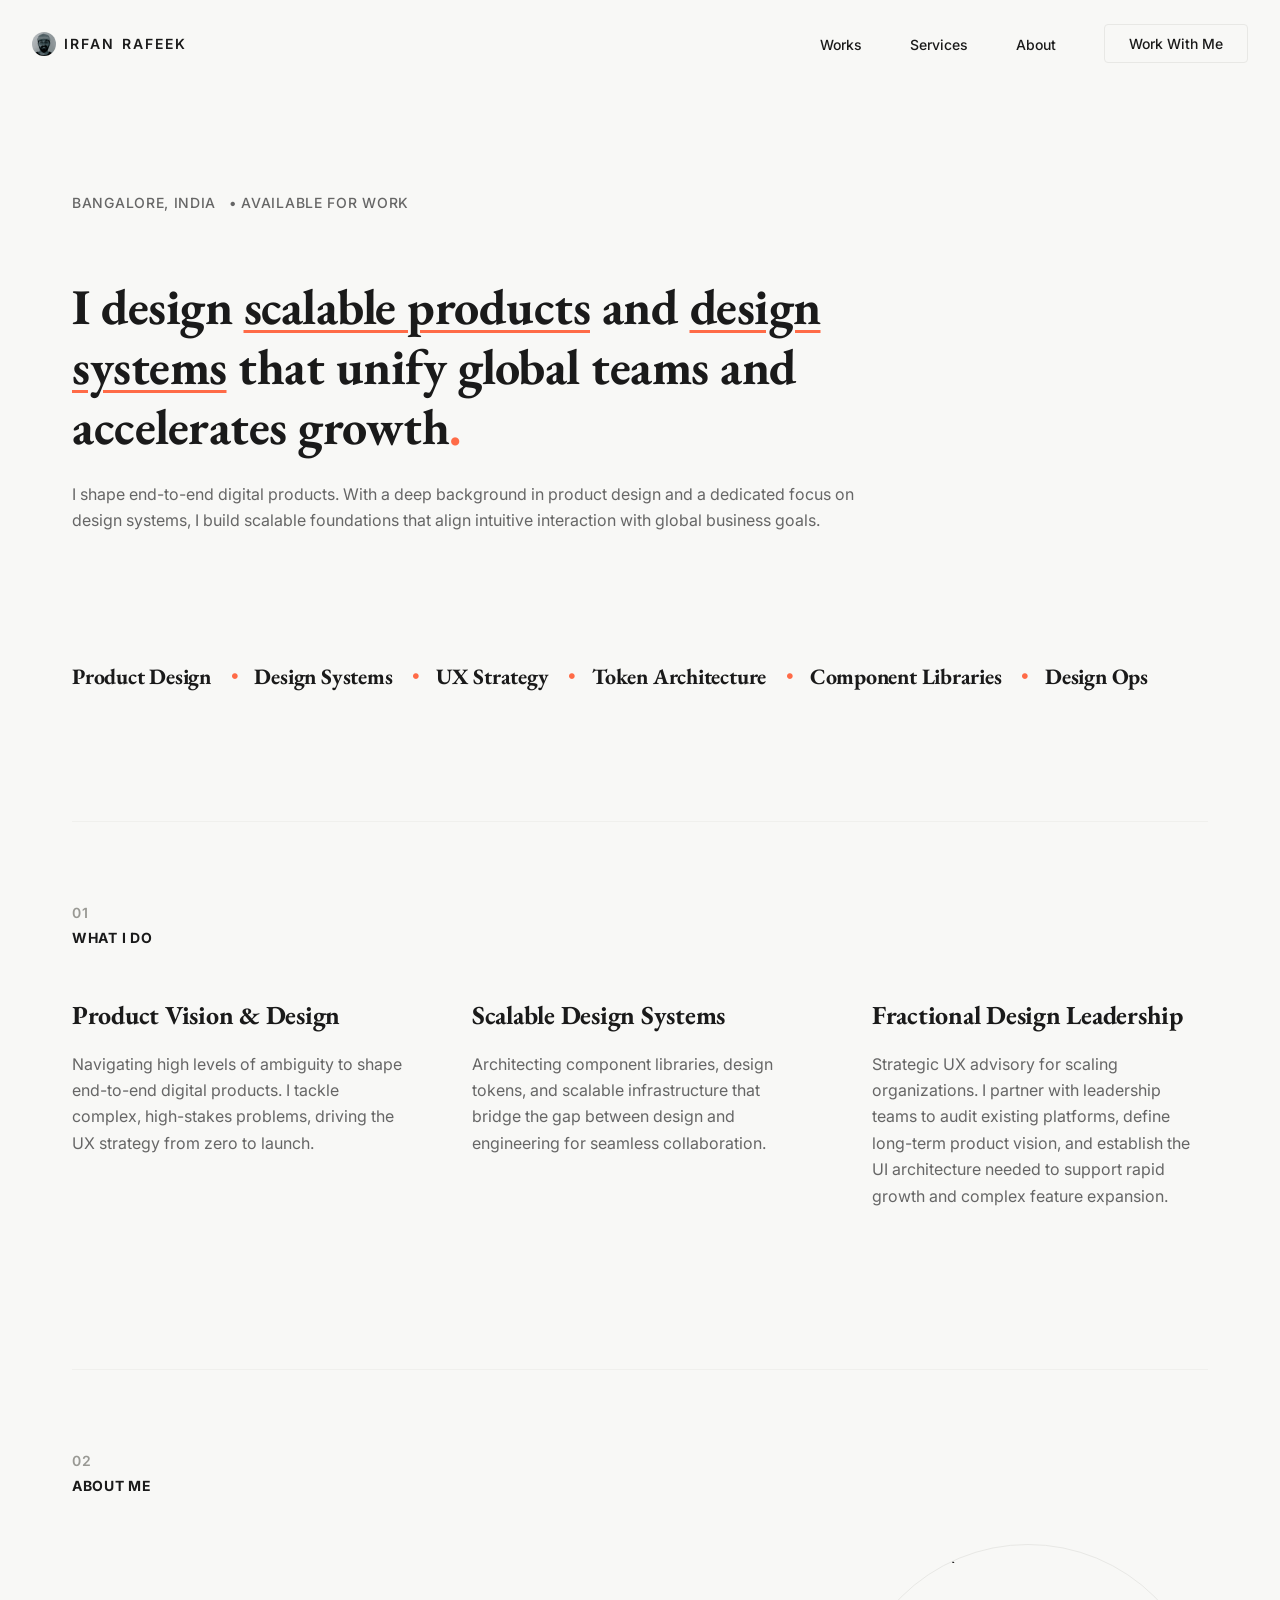
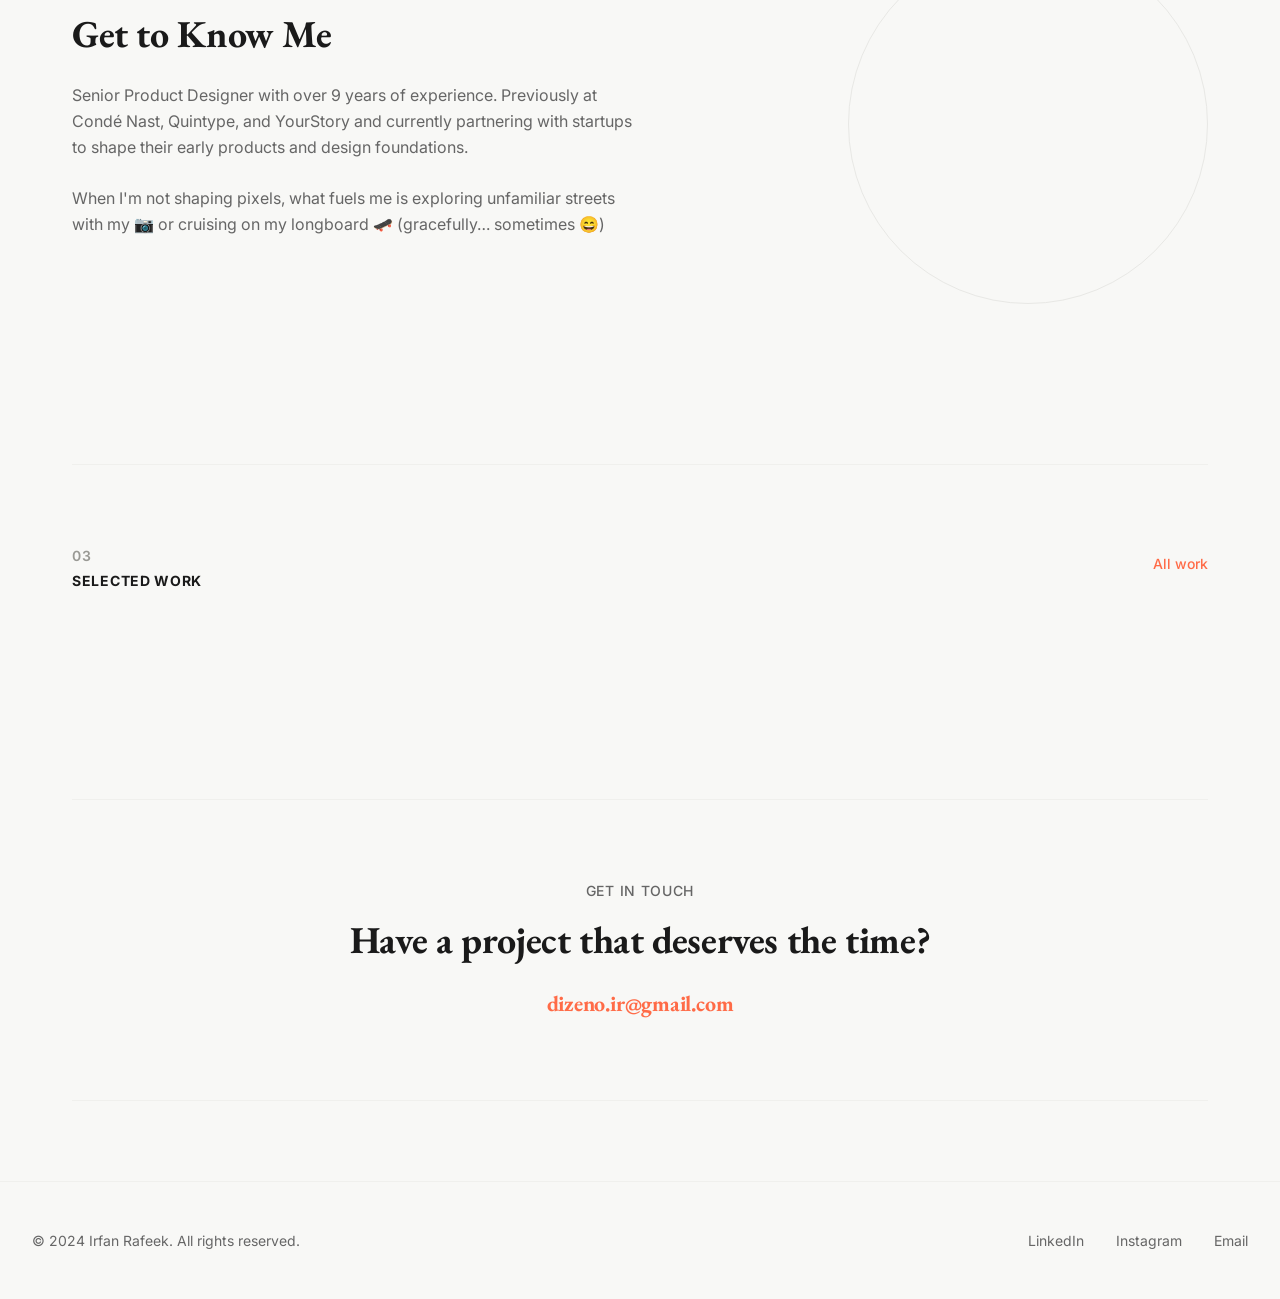
==== commit 28116305: "Text update" ====
--- a/index.html
+++ b/index.html
@@ -36,22 +36,31 @@
         </button>
     </nav>
 
-    <button class="theme-toggle" id="themeToggle" aria-label="Toggle dark mode" title="Toggle theme">
-        <svg class="theme-toggle__icon theme-toggle__icon--sun" viewBox="0 0 24 24" fill="none" stroke="currentColor" stroke-width="1.5" stroke-linecap="round" stroke-linejoin="round" aria-hidden="true">
-            <circle cx="12" cy="12" r="4"/>
-            <path d="M12 2v2"/>
-            <path d="M12 20v2"/>
-            <path d="m4.93 4.93 1.41 1.41"/>
-            <path d="m17.66 17.66 1.41 1.41"/>
-            <path d="M2 12h2"/>
-            <path d="M20 12h2"/>
-            <path d="m6.34 17.66-1.41 1.41"/>
-            <path d="m19.07 4.93-1.41 1.41"/>
-        </svg>
-        <svg class="theme-toggle__icon theme-toggle__icon--moon" viewBox="0 0 24 24" fill="none" stroke="currentColor" stroke-width="1.5" stroke-linecap="round" stroke-linejoin="round" aria-hidden="true">
-            <path d="M21 12.79A9 9 0 1 1 11.21 3 7 7 0 0 0 21 12.79z"/>
-        </svg>
-    </button>
+    <div class="theme-switcher" id="themeSwitcher" role="group" aria-label="Color theme">
+        <button class="theme-switcher__option" type="button" data-theme-value="light" aria-label="Light theme" title="Light">
+            <svg class="theme-switcher__icon" viewBox="0 0 24 24" fill="none" stroke="currentColor" stroke-width="1.5" stroke-linecap="round" stroke-linejoin="round" aria-hidden="true">
+                <circle cx="12" cy="12" r="4"/>
+                <path d="M12 2v2"/><path d="M12 20v2"/><path d="m4.93 4.93 1.41 1.41"/><path d="m17.66 17.66 1.41 1.41"/><path d="M2 12h2"/><path d="M20 12h2"/><path d="m6.34 17.66-1.41 1.41"/><path d="m19.07 4.93-1.41 1.41"/>
+            </svg>
+        </button>
+        <button class="theme-switcher__option" type="button" data-theme-value="sepia" aria-label="Sepia theme" title="Sepia">
+            <svg class="theme-switcher__icon" viewBox="0 0 24 24" fill="none" stroke="currentColor" stroke-width="1.5" stroke-linecap="round" stroke-linejoin="round" aria-hidden="true">
+                <path d="M4 19.5A2.5 2.5 0 0 1 6.5 17H20"/>
+                <path d="M6.5 2H20v20H6.5A2.5 2.5 0 0 1 4 19.5v-15A2.5 2.5 0 0 1 6.5 2z"/>
+            </svg>
+        </button>
+        <button class="theme-switcher__option" type="button" data-theme-value="slate" aria-label="Slate theme" title="Slate">
+            <svg class="theme-switcher__icon" viewBox="0 0 24 24" fill="none" stroke="currentColor" stroke-width="1.5" stroke-linecap="round" stroke-linejoin="round" aria-hidden="true">
+                <circle cx="12" cy="12" r="10"/>
+                <path d="M12 2a10 10 0 0 1 0 20z" fill="currentColor"/>
+            </svg>
+        </button>
+        <button class="theme-switcher__option" type="button" data-theme-value="dark" aria-label="Dark theme" title="Dark">
+            <svg class="theme-switcher__icon" viewBox="0 0 24 24" fill="none" stroke="currentColor" stroke-width="1.5" stroke-linecap="round" stroke-linejoin="round" aria-hidden="true">
+                <path d="M21 12.79A9 9 0 1 1 11.21 3 7 7 0 0 0 21 12.79z"/>
+            </svg>
+        </button>
+    </div>
 
     <main>
         <div class="container">
@@ -66,19 +75,18 @@
                     growth<span class="accent-dot">.</span>
                 </h1>
                 <p class="hero-description">
-                    Nine years of product design. 
-                    Previously shaping digital experiences at Condé Nast, Quintype, and YourStory. 
-                    Currently partnering with startups to build their early products and design foundations.
+                    I shape end-to-end digital products. 
+                    With a deep background in product design and a dedicated focus on design systems, I build scalable foundations that align intuitive interaction with global business goals.
                 </p>
             </section>
 
             <div class="category-scroll">
                 <div class="category-tag">Product Design</div>
                 <div class="category-tag">Design Systems</div>
-                <div class="category-tag">Design Ops</div>
+                <div class="category-tag">UX Strategy</div>
                 <div class="category-tag">Token Architecture</div>
                 <div class="category-tag">Component Libraries</div>
-                <div class="category-tag">UX Strategy</div>
+                <div class="category-tag">Design Ops</div>
             </div>
 
             <section id="services">
@@ -91,27 +99,26 @@
 
                 <div class="services-grid">
                     <div class="service">
-                        <h3 class="service-title">Product design</h3>
+                        <h3 class="service-title">Product Vision & Design</h3>
                         <p class="service-description">
-                            End-to-end product work, from research and strategy to UI to systems and shipping. 
-                            I'm most useful when problems are gnarly and stakes are real.
+                            Navigating high levels of ambiguity to shape end-to-end digital products. 
+                            I tackle complex, high-stakes problems, driving the UX strategy from zero to launch.
                         </p>
                     </div>
 
                     <div class="service">
-                        <h3 class="service-title">Design systems</h3>
+                        <h3 class="service-title">Scalable Design Systems</h3>
                         <p class="service-description">
-                            Building component libraries, tokens, and design infrastructure that help teams at 
-                            design and engineering can move at the same pace without arguing.
+                            Architecting component libraries, design tokens, 
+                            and scalable infrastructure that bridge the gap between design and engineering for seamless collaboration.
                         </p>
                     </div>
 
                     <div class="service">
-                        <h3 class="service-title">Design ops</h3>
+                        <h3 class="service-title">Fractional Design Leadership</h3>
                         <p class="service-description">
-                            Working with designers earlier in their careers, sharpening their craft, 
-                            solving portfolio reviews, and the kind of feedback you wish your last 
-                            manager had given you.
+                            Strategic UX advisory for scaling organizations. I partner with leadership teams to audit existing platforms, 
+                            define long-term product vision, and establish the UI architecture needed to support rapid growth and complex feature expansion.
                         </p>
                     </div>
                 </div>
@@ -129,7 +136,7 @@
                     <div class="about-me-content">
                         <h3 class="about-me-title">Get to Know Me</h3>
                         <p class="about-me-text">
-                            Senior Product Designer with 9 years of experience. Previously at Condé Nast,
+                            Senior Product Designer with over 9 years of experience. Previously at Condé Nast,
                             Quintype, and YourStory and currently partnering with startups to shape their
                             early products and design foundations.
                         </p>
@@ -177,6 +184,7 @@
 
     <script src="scripts/projects.js" defer></script>
     <script src="scripts/nav.js" defer></script>
+    <script src="scripts/theme.js" defer></script>
     <script>
         // Navbar scroll effect
         const navbar = document.getElementById('navbar');
@@ -202,22 +210,7 @@
             });
         });
 
-        // Dark mode toggle (icon swap is CSS-driven; JS only manages data-theme + localStorage)
-        const themeToggle = document.getElementById('themeToggle');
-        const html = document.documentElement;
-
-        const storedTheme = localStorage.getItem('theme');
-        if (storedTheme === 'dark' || storedTheme === 'light') {
-            html.setAttribute('data-theme', storedTheme);
-        }
-
-        themeToggle.addEventListener('click', () => {
-            const isDark = html.getAttribute('data-theme') === 'dark'
-                || (!html.hasAttribute('data-theme') && window.matchMedia('(prefers-color-scheme: dark)').matches);
-            const next = isDark ? 'light' : 'dark';
-            html.setAttribute('data-theme', next);
-            localStorage.setItem('theme', next);
-        });
+        // Theme switching is handled by scripts/theme.js
     </script>
 </body>
 </html>
--- a/tokens.css
+++ b/tokens.css
@@ -0,0 +1,508 @@
+/* ============================================================================
+   tokens.css — Single source of truth for design tokens
+   W3C DTCG-style design system: primitives → semantic tokens
+   Imported by both index.html and about.html.
+   ============================================================================ */
+
+/* ============================================================================
+   DESIGN SYSTEM TOKENS - W3C DTCG COMPLIANT
+   ============================================================================ */
+
+:root {
+  /* TIER 1: PRIMITIVES - COLOR NEUTRAL */
+  --primitive-color-neutral-0: #ffffff;
+  --primitive-color-neutral-50: #f8f8f6;
+  --primitive-color-neutral-100: #f0f0ed;
+  --primitive-color-neutral-200: #e8e8e5;
+  --primitive-color-neutral-300: #d9d9d5;
+  --primitive-color-neutral-400: #bfbfba;
+  --primitive-color-neutral-500: #999994;
+  --primitive-color-neutral-600: #666666;
+  --primitive-color-neutral-700: #444444;
+  --primitive-color-neutral-800: #2a2a2a;
+  --primitive-color-neutral-900: #1a1a1a;
+  --primitive-color-neutral-1000: #000000;
+
+  /* TIER 1: PRIMITIVES - COLOR ACCENT */
+  --primitive-color-accent-50: #fff4f0;
+  --primitive-color-accent-100: #ffe8dc;
+  --primitive-color-accent-200: #ffd4bf;
+  --primitive-color-accent-300: #ffbd9f;
+  --primitive-color-accent-400: #ffa57f;
+  --primitive-color-accent-500: #ff6b47;
+  --primitive-color-accent-600: #e55a3a;
+  --primitive-color-accent-700: #cc4a2e;
+  --primitive-color-accent-800: #b23a22;
+
+  /* TIER 1: PRIMITIVES - COLOR STATUS */
+  --primitive-color-success-50: #f0fdf4;
+  --primitive-color-success-500: #22c55e;
+  --primitive-color-success-600: #16a34a;
+  --primitive-color-error-50: #fef2f2;
+  --primitive-color-error-500: #ef4444;
+  --primitive-color-error-600: #dc2626;
+  --primitive-color-warning-50: #fefce8;
+  --primitive-color-warning-500: #eab308;
+  --primitive-color-warning-600: #ca8a04;
+
+  /* TIER 1: PRIMITIVES - COLOR SEPIA (warm paper) */
+  --primitive-color-sepia-0: #fcf8f0;
+  --primitive-color-sepia-50: #f6edda;
+  --primitive-color-sepia-100: #efe3c8;
+  --primitive-color-sepia-200: #e4d4b0;
+  --primitive-color-sepia-300: #d3bf93;
+  --primitive-color-sepia-600: #8a7350;
+  --primitive-color-sepia-700: #6b5739;
+  --primitive-color-sepia-900: #3d3120;
+
+  /* TIER 1: PRIMITIVES - COLOR SLATE (cool dim) */
+  --primitive-color-slate-0: #f4f6f8;
+  --primitive-color-slate-100: #d8dee6;
+  --primitive-color-slate-300: #97a3b4;
+  --primitive-color-slate-500: #5a6a7e;
+  --primitive-color-slate-600: #3c4756;
+  --primitive-color-slate-700: #313a47;
+  --primitive-color-slate-800: #283039;
+  --primitive-color-slate-850: #232a33;
+  --primitive-color-slate-900: #1c222a;
+
+  /* TIER 1: PRIMITIVES - SPACING */
+  --primitive-spacing-0: 0px;
+  --primitive-spacing-xs: 4px;
+  --primitive-spacing-sm: 8px;
+  --primitive-spacing-md: 16px;
+  --primitive-spacing-lg: 24px;
+  --primitive-spacing-xl: 32px;
+  --primitive-spacing-2xl: 48px;
+  --primitive-spacing-3xl: 64px;
+  --primitive-spacing-4xl: 80px;
+
+  /* TIER 1: PRIMITIVES - RADIUS */
+  --primitive-radius-none: 0px;
+  --primitive-radius-sm: 4px;
+  --primitive-radius-md: 8px;
+  --primitive-radius-lg: 12px;
+  --primitive-radius-xl: 16px;
+  --primitive-radius-full: 9999px;
+
+  /* TYPOGRAPHY PRIMITIVES - FONT FAMILIES */
+  --primitive-font-serif: 'EB Garamond', 'Georgia', serif;
+  --primitive-font-sans: 'Inter', -apple-system, BlinkMacSystemFont, 'Segoe UI', Roboto, sans-serif;
+  --primitive-font-mono: 'Monaco', 'Courier New', monospace;
+
+  /* TYPOGRAPHY PRIMITIVES - FONT SIZES (Base 16px) */
+  --primitive-font-size-xs: 12px;
+  --primitive-font-size-sm: 14px;
+  --primitive-font-size-base: 16px;
+  --primitive-font-size-md: 18px;
+  --primitive-font-size-lg: 20px;
+  --primitive-font-size-xl-sm: 22px;
+  --primitive-font-size-xl: 26px;
+  --primitive-font-size-2xl: 30px;
+  --primitive-font-size-3xl: 34px;
+  --primitive-font-size-4xl-sm: 38px;
+  --primitive-font-size-4xl: 44px;
+  --primitive-font-size-5xl: 50px;
+  --primitive-font-size-6xl: 58px;
+
+  /* TYPOGRAPHY PRIMITIVES - FONT WEIGHTS */
+  --primitive-font-weight-regular: 400;
+  --primitive-font-weight-medium: 500;
+  --primitive-font-weight-semibold: 600;
+  --primitive-font-weight-bold: 700;
+  --primitive-font-weight-extrabold: 800;
+
+  /* TYPOGRAPHY PRIMITIVES - LINE HEIGHTS */
+  --primitive-line-height-tight: 1.1;
+  --primitive-line-height-snug: 1.25;
+  --primitive-line-height-normal: 1.5;
+  --primitive-line-height-relaxed: 1.6;
+  --primitive-line-height-loose: 1.8;
+
+  /* TYPOGRAPHY PRIMITIVES - LETTER SPACING */
+  --primitive-letter-spacing-tight: -0.02em;
+  --primitive-letter-spacing-normal: 0em;
+  --primitive-letter-spacing-wide: 0.05em;
+  --primitive-letter-spacing-wider: 0.1em;
+  --primitive-letter-spacing-widest: 0.15em;
+
+  /* ────────────────────────────────────────────────────────────────────────
+     SEMANTIC: TYPOGRAPHY TOKENS - DISPLAY (Large Headlines)
+     ──────────────────────────────────────────────────────────────────────── */
+  --semantic-type-display-lg-font-family: var(--semantic-font-serif);
+  --semantic-type-display-lg-font-size: var(--primitive-font-size-6xl);
+  --semantic-type-display-lg-font-weight: var(--primitive-font-weight-bold);
+  --semantic-type-display-lg-line-height: var(--primitive-line-height-tight);
+  --semantic-type-display-lg-letter-spacing: var(--primitive-letter-spacing-tight);
+
+  --semantic-type-display-md-font-family: var(--semantic-font-serif);
+  --semantic-type-display-md-font-size: var(--primitive-font-size-5xl);
+  --semantic-type-display-md-font-weight: var(--primitive-font-weight-bold);
+  --semantic-type-display-md-line-height: 1.15;
+  --semantic-type-display-md-letter-spacing: -0.01em;
+
+  --semantic-type-display-sm-font-family: var(--semantic-font-serif);
+  --semantic-type-display-sm-font-size: var(--primitive-font-size-4xl);
+  --semantic-type-display-sm-font-weight: var(--primitive-font-weight-bold);
+  --semantic-type-display-sm-line-height: 1.2;
+  --semantic-type-display-sm-letter-spacing: -0.01em;
+
+  /* ────────────────────────────────────────────────────────────────────────
+     SEMANTIC: TYPOGRAPHY TOKENS - HEADING (Section Titles)
+     ──────────────────────────────────────────────────────────────────────── */
+  --semantic-type-heading-lg-font-family: var(--semantic-font-serif);
+  --semantic-type-heading-lg-font-size: var(--primitive-font-size-4xl-sm);
+  --semantic-type-heading-lg-font-weight: var(--primitive-font-weight-bold);
+  --semantic-type-heading-lg-line-height: var(--primitive-line-height-snug);
+  --semantic-type-heading-lg-letter-spacing: -0.01em;
+
+  --semantic-type-heading-md-font-family: var(--semantic-font-serif);
+  --semantic-type-heading-md-font-size: var(--primitive-font-size-2xl);
+  --semantic-type-heading-md-font-weight: var(--primitive-font-weight-bold);
+  --semantic-type-heading-md-line-height: 1.3;
+  --semantic-type-heading-md-letter-spacing: -0.01em;
+
+  --semantic-type-heading-sm-font-family: var(--semantic-font-serif);
+  --semantic-type-heading-sm-font-size: var(--primitive-font-size-xl);
+  --semantic-type-heading-sm-font-weight: var(--primitive-font-weight-bold);
+  --semantic-type-heading-sm-line-height: 1.35;
+  --semantic-type-heading-sm-letter-spacing: -0.01em;
+
+  --semantic-type-heading-xs-font-family: var(--semantic-font-serif);
+  --semantic-type-heading-xs-font-size: var(--primitive-font-size-xl-sm);
+  --semantic-type-heading-xs-font-weight: var(--primitive-font-weight-bold);
+  --semantic-type-heading-xs-line-height: 1.4;
+  --semantic-type-heading-xs-letter-spacing: -0.01em;
+
+  --semantic-type-heading-2xs-font-family: var(--semantic-font-serif);
+  --semantic-type-heading-2xs-font-size: var(--primitive-font-size-lg);
+  --semantic-type-heading-2xs-font-weight: var(--primitive-font-weight-bold);
+  --semantic-type-heading-2xs-line-height: 1.4;
+  --semantic-type-heading-2xs-letter-spacing: -0.01em;
+
+  /* ────────────────────────────────────────────────────────────────────────
+     SEMANTIC: TYPOGRAPHY TOKENS - BODY (Regular Text)
+     ──────────────────────────────────────────────────────────────────────── */
+  --semantic-type-body-lg-font-family: var(--semantic-font-sans);
+  --semantic-type-body-lg-font-size: var(--primitive-font-size-md);
+  --semantic-type-body-lg-font-weight: var(--primitive-font-weight-regular);
+  --semantic-type-body-lg-line-height: 1.65;
+  --semantic-type-body-lg-letter-spacing: var(--primitive-letter-spacing-normal);
+
+  --semantic-type-body-md-font-family: var(--semantic-font-sans);
+  --semantic-type-body-md-font-size: var(--primitive-font-size-base);
+  --semantic-type-body-md-font-weight: var(--primitive-font-weight-regular);
+  --semantic-type-body-md-line-height: 1.65;
+  --semantic-type-body-md-letter-spacing: var(--primitive-letter-spacing-normal);
+
+  --semantic-type-body-sm-font-family: var(--semantic-font-sans);
+  --semantic-type-body-sm-font-size: var(--primitive-font-size-sm);
+  --semantic-type-body-sm-font-weight: var(--primitive-font-weight-regular);
+  --semantic-type-body-sm-line-height: var(--primitive-line-height-relaxed);
+  --semantic-type-body-sm-letter-spacing: var(--primitive-letter-spacing-normal);
+
+  /* ────────────────────────────────────────────────────────────────────────
+     SEMANTIC: TYPOGRAPHY TOKENS - BODY STRONG (Emphasized Text)
+     ──────────────────────────────────────────────────────────────────────── */
+  --semantic-type-body-strong-lg-font-family: var(--semantic-font-sans);
+  --semantic-type-body-strong-lg-font-size: var(--primitive-font-size-md);
+  --semantic-type-body-strong-lg-font-weight: var(--primitive-font-weight-semibold);
+  --semantic-type-body-strong-lg-line-height: 1.65;
+  --semantic-type-body-strong-lg-letter-spacing: var(--primitive-letter-spacing-normal);
+
+  --semantic-type-body-strong-md-font-family: var(--semantic-font-sans);
+  --semantic-type-body-strong-md-font-size: var(--primitive-font-size-base);
+  --semantic-type-body-strong-md-font-weight: var(--primitive-font-weight-semibold);
+  --semantic-type-body-strong-md-line-height: 1.65;
+  --semantic-type-body-strong-md-letter-spacing: var(--primitive-letter-spacing-normal);
+
+  --semantic-type-body-strong-sm-font-family: var(--semantic-font-sans);
+  --semantic-type-body-strong-sm-font-size: var(--primitive-font-size-sm);
+  --semantic-type-body-strong-sm-font-weight: var(--primitive-font-weight-semibold);
+  --semantic-type-body-strong-sm-line-height: var(--primitive-line-height-relaxed);
+  --semantic-type-body-strong-sm-letter-spacing: var(--primitive-letter-spacing-normal);
+
+  /* ────────────────────────────────────────────────────────────────────────
+     SEMANTIC: TYPOGRAPHY TOKENS - LABEL (Form Labels, Small Text)
+     ──────────────────────────────────────────────────────────────────────── */
+  --semantic-type-label-lg-font-family: var(--semantic-font-sans);
+  --semantic-type-label-lg-font-size: var(--primitive-font-size-base);
+  --semantic-type-label-lg-font-weight: var(--primitive-font-weight-medium);
+  --semantic-type-label-lg-line-height: var(--primitive-line-height-normal);
+  --semantic-type-label-lg-letter-spacing: 0.02em;
+
+  --semantic-type-label-md-font-family: var(--semantic-font-sans);
+  --semantic-type-label-md-font-size: var(--primitive-font-size-sm);
+  --semantic-type-label-md-font-weight: var(--primitive-font-weight-medium);
+  --semantic-type-label-md-line-height: var(--primitive-line-height-normal);
+  --semantic-type-label-md-letter-spacing: 0.02em;
+
+  --semantic-type-label-sm-font-family: var(--semantic-font-sans);
+  --semantic-type-label-sm-font-size: var(--primitive-font-size-xs);
+  --semantic-type-label-sm-font-weight: var(--primitive-font-weight-medium);
+  --semantic-type-label-sm-line-height: 1.4;
+  --semantic-type-label-sm-letter-spacing: var(--primitive-letter-spacing-wide);
+
+  /* ────────────────────────────────────────────────────────────────────────
+     SEMANTIC: TYPOGRAPHY TOKENS - CODE (Monospace for Code)
+     ──────────────────────────────────────────────────────────────────────── */
+  --semantic-type-code-lg-font-family: 'Monaco', 'Courier New', monospace;
+  --semantic-type-code-lg-font-size: var(--primitive-font-size-base);
+  --semantic-type-code-lg-font-weight: var(--primitive-font-weight-regular);
+  --semantic-type-code-lg-line-height: var(--primitive-line-height-relaxed);
+  --semantic-type-code-lg-letter-spacing: var(--primitive-letter-spacing-normal);
+
+  --semantic-type-code-md-font-family: 'Monaco', 'Courier New', monospace;
+  --semantic-type-code-md-font-size: var(--primitive-font-size-sm);
+  --semantic-type-code-md-font-weight: var(--primitive-font-weight-regular);
+  --semantic-type-code-md-line-height: var(--primitive-line-height-relaxed);
+  --semantic-type-code-md-letter-spacing: var(--primitive-letter-spacing-normal);
+
+  --semantic-type-code-sm-font-family: 'Monaco', 'Courier New', monospace;
+  --semantic-type-code-sm-font-size: var(--primitive-font-size-xs);
+  --semantic-type-code-sm-font-weight: var(--primitive-font-weight-regular);
+  --semantic-type-code-sm-line-height: var(--primitive-line-height-normal);
+  --semantic-type-code-sm-letter-spacing: var(--primitive-letter-spacing-normal);
+
+  /* ────────────────────────────────────────────────────────────────────────
+     SEMANTIC: TYPOGRAPHY TOKENS - CAPTION (Small Descriptive Text)
+     ──────────────────────────────────────────────────────────────────────── */
+  --semantic-type-caption-lg-font-family: var(--semantic-font-sans);
+  --semantic-type-caption-lg-font-size: var(--primitive-font-size-base);
+  --semantic-type-caption-lg-font-weight: var(--primitive-font-weight-regular);
+  --semantic-type-caption-lg-line-height: var(--primitive-line-height-normal);
+  --semantic-type-caption-lg-letter-spacing: var(--primitive-letter-spacing-normal);
+
+  --semantic-type-caption-md-font-family: var(--semantic-font-sans);
+  --semantic-type-caption-md-font-size: var(--primitive-font-size-sm);
+  --semantic-type-caption-md-font-weight: var(--primitive-font-weight-regular);
+  --semantic-type-caption-md-line-height: var(--primitive-line-height-normal);
+  --semantic-type-caption-md-letter-spacing: var(--primitive-letter-spacing-normal);
+
+  --semantic-type-caption-sm-font-family: var(--semantic-font-sans);
+  --semantic-type-caption-sm-font-size: var(--primitive-font-size-xs);
+  --semantic-type-caption-sm-font-weight: var(--primitive-font-weight-regular);
+  --semantic-type-caption-sm-line-height: 1.4;
+  --semantic-type-caption-sm-letter-spacing: var(--primitive-letter-spacing-normal);
+
+  /* ────────────────────────────────────────────────────────────────────────
+     SEMANTIC: TYPOGRAPHY TOKENS - ARTICLE (long-form reading scale)
+     Use for: case-study / article pages. Body is 20px desktop, scales down
+     to 18px below the responsive breakpoint (see media query at file end).
+     Other article sizes (small, summary, quote, heading, title) scale in
+     step so the visual rhythm holds at both viewports.
+     ──────────────────────────────────────────────────────────────────────── */
+  --semantic-type-article-small-font-family: var(--semantic-font-sans);
+  --semantic-type-article-small-font-size: var(--primitive-font-size-base);    /* 16px */
+  --semantic-type-article-small-line-height: var(--primitive-line-height-normal);
+
+  --semantic-type-article-body-font-family: var(--semantic-font-sans);
+  --semantic-type-article-body-font-size: var(--primitive-font-size-lg);       /* 20px */
+  --semantic-type-article-body-line-height: var(--primitive-line-height-relaxed);
+
+  --semantic-type-article-summary-font-family: var(--semantic-font-sans);
+  --semantic-type-article-summary-font-size: var(--primitive-font-size-lg);    /* 26px */
+  --semantic-type-article-summary-line-height: var(--primitive-line-height-normal);
+
+  --semantic-type-article-quote-font-family: var(--semantic-font-serif);
+  --semantic-type-article-quote-font-size: var(--primitive-font-size-xl);      /* 26px */
+  --semantic-type-article-quote-line-height: var(--primitive-line-height-snug);
+
+  --semantic-type-article-heading-font-family: var(--semantic-font-serif);
+  --semantic-type-article-heading-font-size: var(--primitive-font-size-2xl);   /* 30px */
+  --semantic-type-article-heading-font-weight: var(--primitive-font-weight-bold);
+  --semantic-type-article-heading-line-height: var(--primitive-line-height-snug);
+  --semantic-type-article-heading-letter-spacing: var(--primitive-letter-spacing-tight);
+
+  --semantic-type-article-title-font-family: var(--semantic-font-serif);
+  --semantic-type-article-title-font-size: var(--primitive-font-size-4xl);     /* 44px */
+  --semantic-type-article-title-font-weight: var(--primitive-font-weight-bold);
+  --semantic-type-article-title-line-height: var(--primitive-line-height-snug);
+  --semantic-type-article-title-letter-spacing: var(--primitive-letter-spacing-tight);
+
+  /* ────────────────────────────────────────────────────────────────────────
+     SEMANTIC: TYPOGRAPHY TOKENS - EYEBROW (Small Uppercase Section Labels)
+     Use for: section numbers (01, 02), section labels (WHAT I DO),
+     eyebrow text above hero, category markers.
+     ──────────────────────────────────────────────────────────────────────── */
+  --semantic-type-eyebrow-lg-font-family: var(--semantic-font-sans);
+  --semantic-type-eyebrow-lg-font-size: var(--primitive-font-size-base);
+  --semantic-type-eyebrow-lg-font-weight: var(--primitive-font-weight-semibold);
+  --semantic-type-eyebrow-lg-line-height: var(--primitive-line-height-normal);
+  --semantic-type-eyebrow-lg-letter-spacing: var(--primitive-letter-spacing-wide);
+  --semantic-type-eyebrow-lg-text-transform: uppercase;
+
+  --semantic-type-eyebrow-md-font-family: var(--semantic-font-sans);
+  --semantic-type-eyebrow-md-font-size: var(--primitive-font-size-sm);
+  --semantic-type-eyebrow-md-font-weight: var(--primitive-font-weight-semibold);
+  --semantic-type-eyebrow-md-line-height: var(--primitive-line-height-normal);
+  --semantic-type-eyebrow-md-letter-spacing: var(--primitive-letter-spacing-wide);
+  --semantic-type-eyebrow-md-text-transform: uppercase;
+
+  --semantic-type-eyebrow-sm-font-family: var(--semantic-font-sans);
+  --semantic-type-eyebrow-sm-font-size: var(--primitive-font-size-xs);
+  --semantic-type-eyebrow-sm-font-weight: var(--primitive-font-weight-medium);
+  --semantic-type-eyebrow-sm-line-height: var(--primitive-line-height-normal);
+  --semantic-type-eyebrow-sm-letter-spacing: var(--primitive-letter-spacing-wider);
+  --semantic-type-eyebrow-sm-text-transform: uppercase;
+
+  /* TIER 1: PRIMITIVES - SHADOWS */
+  --primitive-shadow-none: 0px 0px 0px rgba(0, 0, 0, 0);
+  --primitive-shadow-xs: 0px 1px 2px rgba(0, 0, 0, 0.05);
+  --primitive-shadow-sm: 0px 2px 4px rgba(0, 0, 0, 0.1);
+  --primitive-shadow-md: 0px 4px 6px rgba(0, 0, 0, 0.1);
+  --primitive-shadow-lg: 0px 10px 15px rgba(0, 0, 0, 0.1);
+  --primitive-shadow-xl: 0px 20px 25px rgba(0, 0, 0, 0.1);
+
+  /* TIER 2: SEMANTIC TOKENS - LIGHT MODE */
+  --semantic-color-background-primary: var(--primitive-color-neutral-50);
+  --semantic-color-background-secondary: var(--primitive-color-neutral-100);
+  --semantic-color-background-tertiary: var(--primitive-color-neutral-200);
+  --semantic-color-background-article: var(--primitive-color-neutral-0);  /* pure-white reading surface for long-form article pages */
+  --semantic-color-text-primary: var(--primitive-color-neutral-900);
+  --semantic-color-text-secondary: var(--primitive-color-neutral-600);
+  --semantic-color-text-tertiary: var(--primitive-color-neutral-500);
+  --semantic-color-text-inverse: var(--primitive-color-neutral-0);
+  --semantic-color-border-primary: var(--primitive-color-neutral-200);
+  --semantic-color-border-secondary: var(--primitive-color-neutral-100);
+  --semantic-color-border-strong: var(--primitive-color-neutral-400);
+  --semantic-color-interactive-primary: var(--primitive-color-accent-500);
+  --semantic-color-interactive-primary-hover: var(--primitive-color-accent-600);
+  --semantic-color-interactive-primary-active: var(--primitive-color-accent-700);
+  --semantic-color-interactive-primary-disabled: var(--primitive-color-neutral-300);
+  --semantic-color-status-success: var(--primitive-color-success-500);
+  --semantic-color-status-error: var(--primitive-color-error-500);
+  --semantic-color-status-warning: var(--primitive-color-warning-500);
+
+  --semantic-spacing-xs: var(--primitive-spacing-xs);
+  --semantic-spacing-sm: var(--primitive-spacing-sm);
+  --semantic-spacing-md: var(--primitive-spacing-md);
+  --semantic-spacing-lg: var(--primitive-spacing-lg);
+  --semantic-spacing-xl: var(--primitive-spacing-xl);
+  --semantic-spacing-2xl: var(--primitive-spacing-2xl);
+  --semantic-spacing-3xl: var(--primitive-spacing-3xl);
+  --semantic-spacing-4xl: var(--primitive-spacing-4xl);
+
+  --semantic-radius-none: var(--primitive-radius-none);
+  --semantic-radius-sm: var(--primitive-radius-sm);
+  --semantic-radius-md: var(--primitive-radius-md);
+  --semantic-radius-lg: var(--primitive-radius-lg);
+  --semantic-radius-full: var(--primitive-radius-full);
+
+  --semantic-shadow-none: var(--primitive-shadow-none);
+  --semantic-shadow-sm: var(--primitive-shadow-sm);
+  --semantic-shadow-md: var(--primitive-shadow-md);
+  --semantic-shadow-lg: var(--primitive-shadow-lg);
+
+  --semantic-font-serif: var(--primitive-font-serif);
+  --semantic-font-sans: var(--primitive-font-sans);
+  --semantic-font-mono: var(--primitive-font-mono);
+
+  /* LAYOUT - Container max-widths
+     Named variants for content container widths. Use modifier classes
+     (.container, .container--narrow) rather than ad-hoc overrides. */
+  --semantic-layout-container-max-width-default: 1200px;
+  --semantic-layout-container-max-width-narrow: 1000px;
+  --semantic-layout-container-max-width-reading: 672px;  /* optimal line length for long-form article/prose */
+}
+
+/* DARK MODE */
+@media (prefers-color-scheme: dark) {
+  :root {
+    --semantic-color-background-primary: var(--primitive-color-neutral-900);
+    --semantic-color-background-secondary: var(--primitive-color-neutral-800);
+    --semantic-color-background-tertiary: var(--primitive-color-neutral-700);
+    --semantic-color-background-article: var(--primitive-color-neutral-900);  /* dark reading surface keeps article text legible in dark mode */
+    --semantic-color-text-primary: var(--primitive-color-neutral-0);
+    --semantic-color-text-secondary: var(--primitive-color-neutral-300);
+    --semantic-color-text-tertiary: var(--primitive-color-neutral-500);
+    --semantic-color-text-inverse: var(--primitive-color-neutral-900);
+    --semantic-color-border-primary: var(--primitive-color-neutral-700);
+    --semantic-color-border-secondary: var(--primitive-color-neutral-800);
+    --semantic-color-border-strong: var(--primitive-color-neutral-500);
+    --semantic-color-interactive-primary: var(--primitive-color-accent-400);
+    --semantic-color-interactive-primary-hover: var(--primitive-color-accent-300);
+    --semantic-color-interactive-primary-active: var(--primitive-color-accent-200);
+    --semantic-color-interactive-primary-disabled: var(--primitive-color-neutral-600);
+    --semantic-shadow-sm: 0px 2px 4px rgba(0, 0, 0, 0.3);
+    --semantic-shadow-md: 0px 4px 6px rgba(0, 0, 0, 0.4);
+    --semantic-shadow-lg: 0px 10px 15px rgba(0, 0, 0, 0.5);
+  }
+}
+
+[data-theme='dark'] {
+  --semantic-color-background-primary: var(--primitive-color-neutral-900);
+  --semantic-color-background-secondary: var(--primitive-color-neutral-800);
+  --semantic-color-background-tertiary: var(--primitive-color-neutral-700);
+  --semantic-color-background-article: var(--primitive-color-neutral-900);  /* dark reading surface keeps article text legible in dark mode */
+  --semantic-color-text-primary: var(--primitive-color-neutral-0);
+  --semantic-color-text-secondary: var(--primitive-color-neutral-300);
+  --semantic-color-text-tertiary: var(--primitive-color-neutral-500);
+  --semantic-color-text-inverse: var(--primitive-color-neutral-900);
+  --semantic-color-border-primary: var(--primitive-color-neutral-700);
+  --semantic-color-border-secondary: var(--primitive-color-neutral-800);
+  --semantic-color-border-strong: var(--primitive-color-neutral-500);
+  --semantic-color-interactive-primary: var(--primitive-color-accent-400);
+  --semantic-color-interactive-primary-hover: var(--primitive-color-accent-300);
+  --semantic-color-interactive-primary-active: var(--primitive-color-accent-200);
+  --semantic-color-interactive-primary-disabled: var(--primitive-color-neutral-600);
+  --semantic-shadow-sm: 0px 2px 4px rgba(0, 0, 0, 0.3);
+  --semantic-shadow-md: 0px 4px 6px rgba(0, 0, 0, 0.4);
+  --semantic-shadow-lg: 0px 10px 15px rgba(0, 0, 0, 0.5);
+}
+
+/* SEPIA THEME (warm paper / reading) */
+[data-theme='sepia'] {
+  --semantic-color-background-primary: var(--primitive-color-sepia-50);
+  --semantic-color-background-secondary: var(--primitive-color-sepia-100);
+  --semantic-color-background-tertiary: var(--primitive-color-sepia-200);
+  --semantic-color-background-article: var(--primitive-color-sepia-0);
+  --semantic-color-text-primary: var(--primitive-color-sepia-900);
+  --semantic-color-text-secondary: var(--primitive-color-sepia-700);
+  --semantic-color-text-tertiary: var(--primitive-color-sepia-600);
+  --semantic-color-text-inverse: var(--primitive-color-sepia-0);
+  --semantic-color-border-primary: var(--primitive-color-sepia-200);
+  --semantic-color-border-secondary: var(--primitive-color-sepia-100);
+  --semantic-color-border-strong: var(--primitive-color-sepia-300);
+  --semantic-color-interactive-primary: var(--primitive-color-accent-600);
+  --semantic-color-interactive-primary-hover: var(--primitive-color-accent-700);
+  --semantic-color-interactive-primary-active: var(--primitive-color-accent-800);
+  --semantic-color-interactive-primary-disabled: var(--primitive-color-sepia-300);
+}
+
+/* SLATE THEME (cool dim) */
+[data-theme='slate'] {
+  --semantic-color-background-primary: var(--primitive-color-slate-850);
+  --semantic-color-background-secondary: var(--primitive-color-slate-800);
+  --semantic-color-background-tertiary: var(--primitive-color-slate-700);
+  --semantic-color-background-article: var(--primitive-color-slate-900);
+  --semantic-color-text-primary: var(--primitive-color-slate-0);
+  --semantic-color-text-secondary: var(--primitive-color-slate-100);
+  --semantic-color-text-tertiary: var(--primitive-color-slate-300);
+  --semantic-color-text-inverse: var(--primitive-color-slate-900);
+  --semantic-color-border-primary: var(--primitive-color-slate-700);
+  --semantic-color-border-secondary: var(--primitive-color-slate-800);
+  --semantic-color-border-strong: var(--primitive-color-slate-500);
+  --semantic-color-interactive-primary: var(--primitive-color-accent-400);
+  --semantic-color-interactive-primary-hover: var(--primitive-color-accent-300);
+  --semantic-color-interactive-primary-active: var(--primitive-color-accent-200);
+  --semantic-color-interactive-primary-disabled: var(--primitive-color-slate-600);
+  --semantic-shadow-sm: 0px 2px 4px rgba(0, 0, 0, 0.3);
+  --semantic-shadow-md: 0px 4px 6px rgba(0, 0, 0, 0.4);
+  --semantic-shadow-lg: 0px 10px 15px rgba(0, 0, 0, 0.5);
+}
+
+/* ARTICLE TYPE SCALE - mobile (≤968px)
+   Reduces the article reading sizes one step down the primitive ladder
+   so the rhythm holds on small viewports. Only article tokens shift;
+   the rest of the site keeps its existing responsive behavior. */
+@media (max-width: 968px) {
+  :root {
+    --semantic-type-article-small-font-size: var(--primitive-font-size-sm);     /* 14px */
+    --semantic-type-article-body-font-size: var(--primitive-font-size-md);      /* 18px */
+    --semantic-type-article-summary-font-size: var(--primitive-font-size-md);/* 22px */
+    --semantic-type-article-quote-font-size: var(--primitive-font-size-xl-sm);  /* 22px */
+    --semantic-type-article-heading-font-size: var(--primitive-font-size-xl);   /* 26px */
+    --semantic-type-article-title-font-size: var(--primitive-font-size-4xl-sm); /* 38px */
+  }
+}
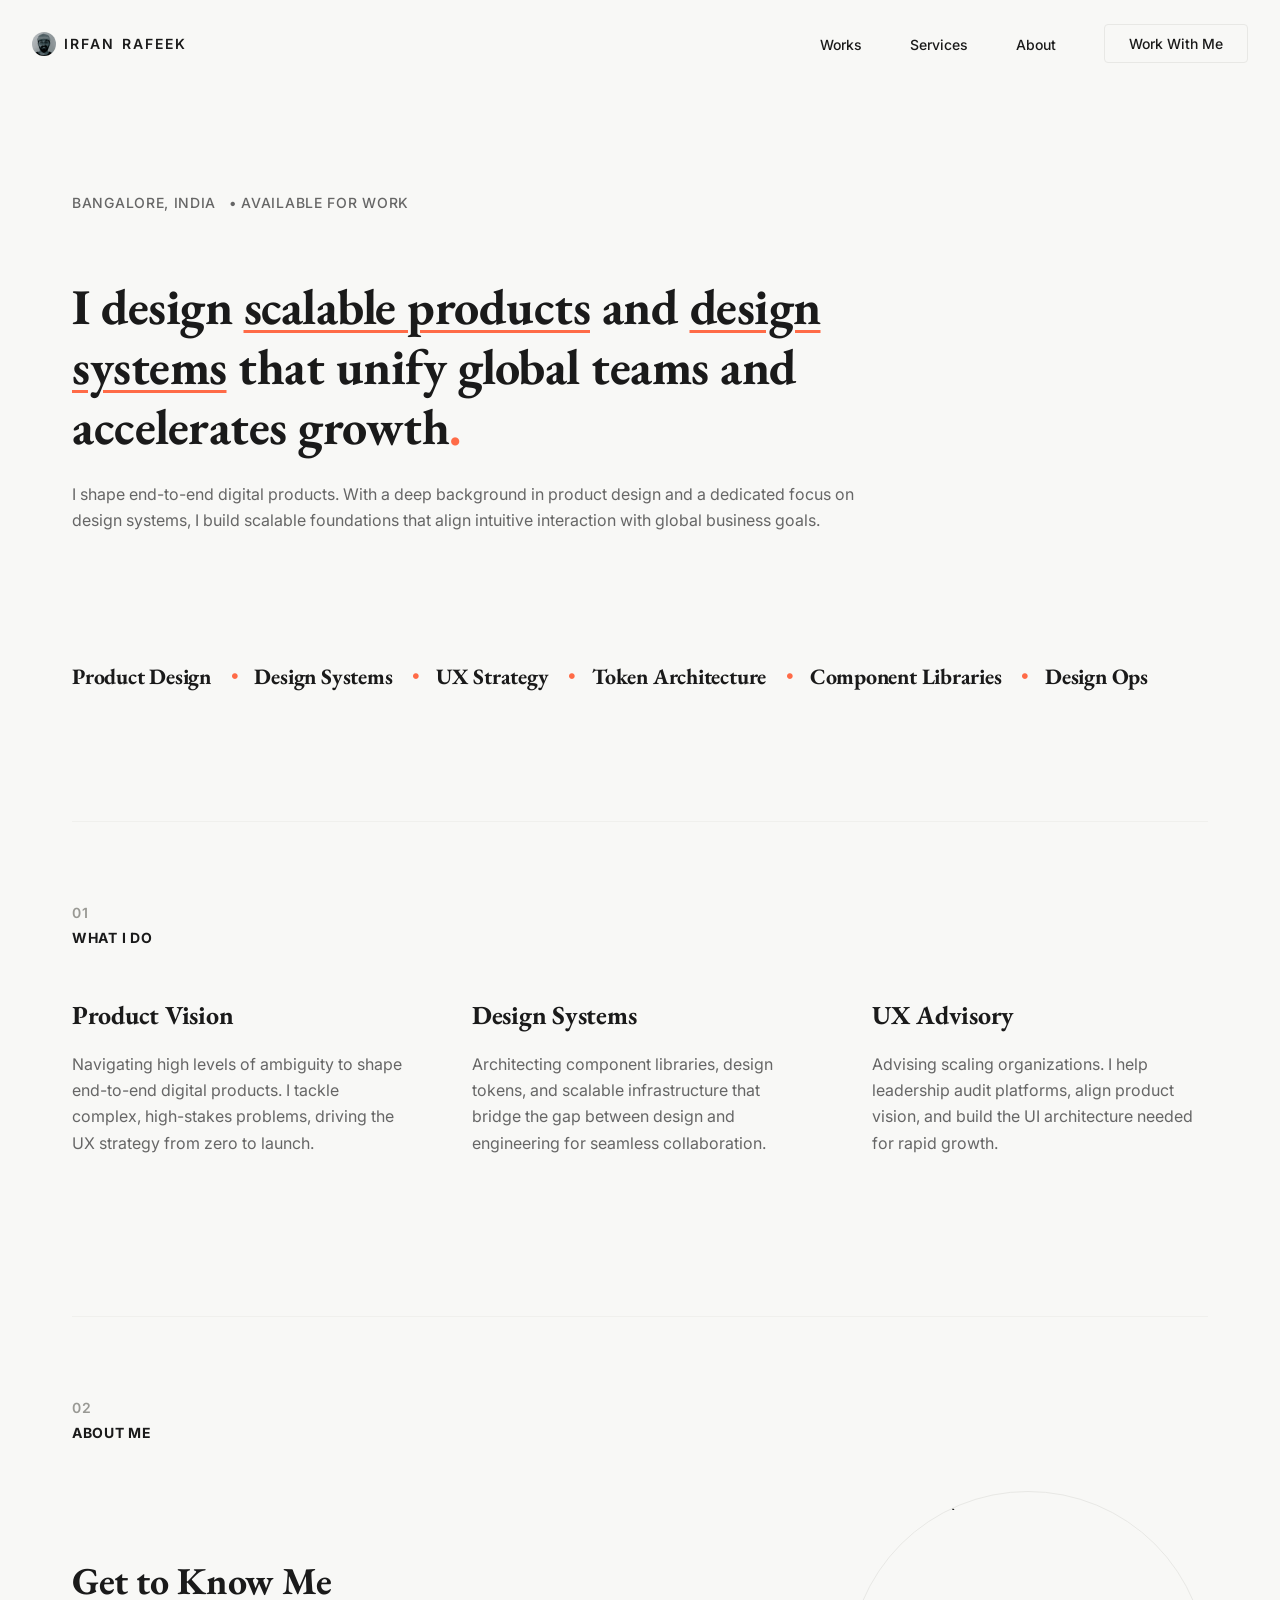
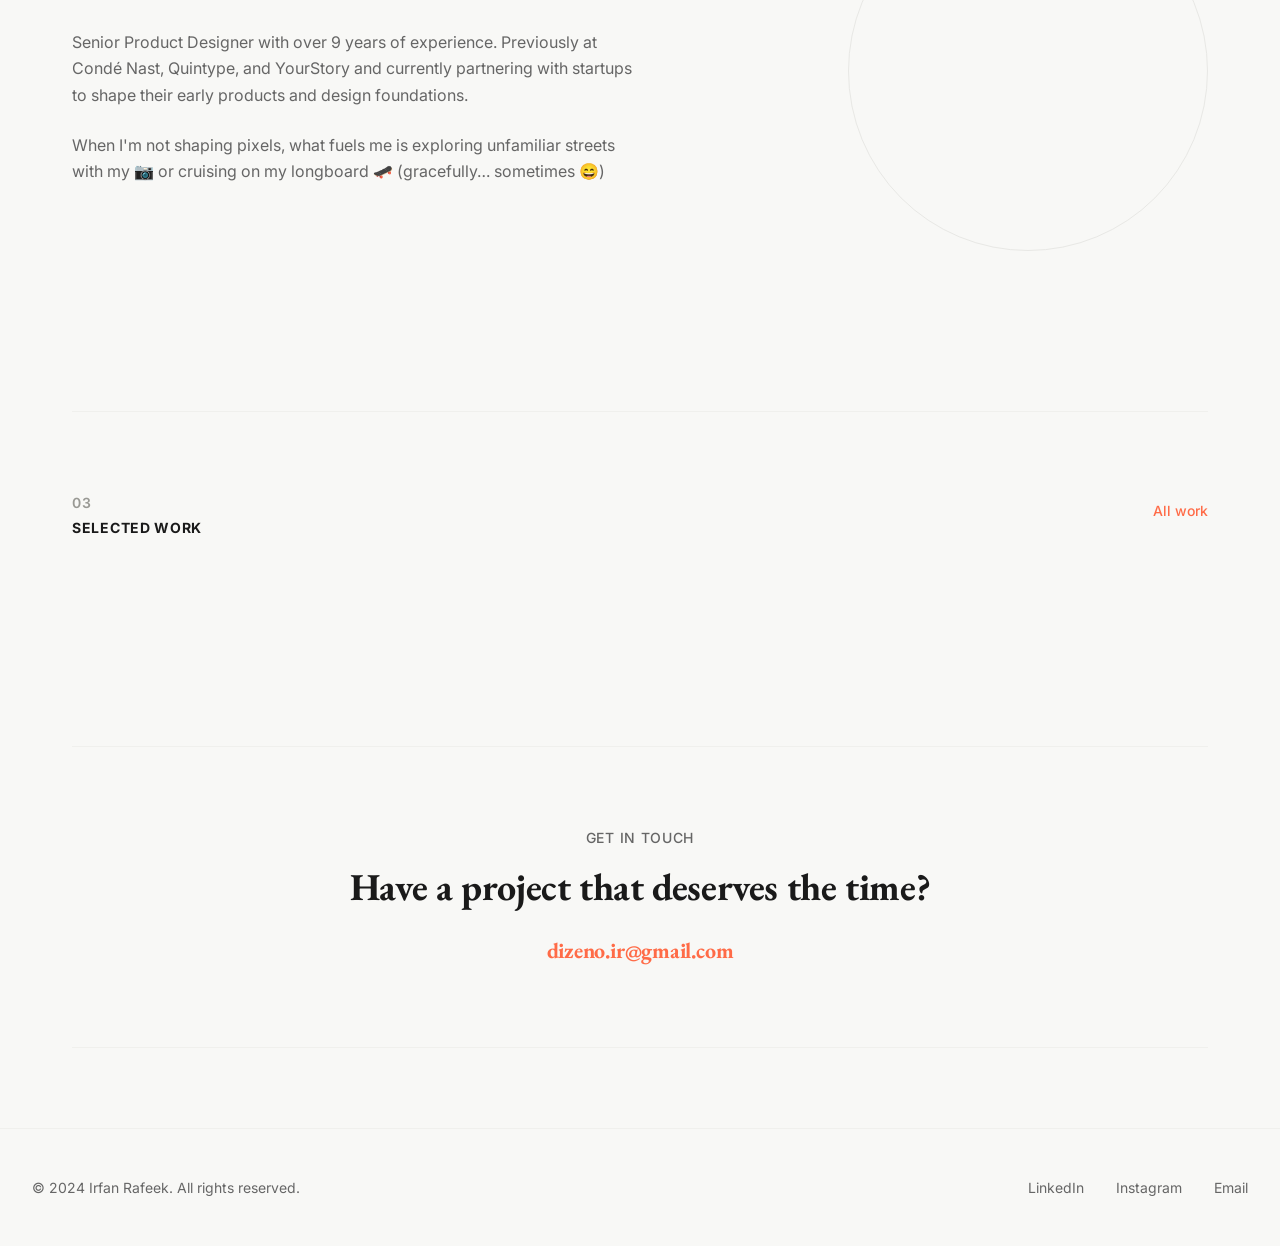
==== commit 9ab42e8d: "Update index.html" ====
--- a/index.html
+++ b/index.html
@@ -99,7 +99,7 @@
 
                 <div class="services-grid">
                     <div class="service">
-                        <h3 class="service-title">Product Vision & Design</h3>
+                        <h3 class="service-title">Product Vision</h3>
                         <p class="service-description">
                             Navigating high levels of ambiguity to shape end-to-end digital products. 
                             I tackle complex, high-stakes problems, driving the UX strategy from zero to launch.
@@ -107,7 +107,7 @@
                     </div>
 
                     <div class="service">
-                        <h3 class="service-title">Scalable Design Systems</h3>
+                        <h3 class="service-title">Design Systems</h3>
                         <p class="service-description">
                             Architecting component libraries, design tokens, 
                             and scalable infrastructure that bridge the gap between design and engineering for seamless collaboration.
@@ -115,10 +115,9 @@
                     </div>
 
                     <div class="service">
-                        <h3 class="service-title">Fractional Design Leadership</h3>
+                        <h3 class="service-title">UX Advisory</h3>
                         <p class="service-description">
-                            Strategic UX advisory for scaling organizations. I partner with leadership teams to audit existing platforms, 
-                            define long-term product vision, and establish the UI architecture needed to support rapid growth and complex feature expansion.
+                            Advising scaling organizations. I help leadership audit platforms, align product vision, and build the UI architecture needed for rapid growth.
                         </p>
                     </div>
                 </div>
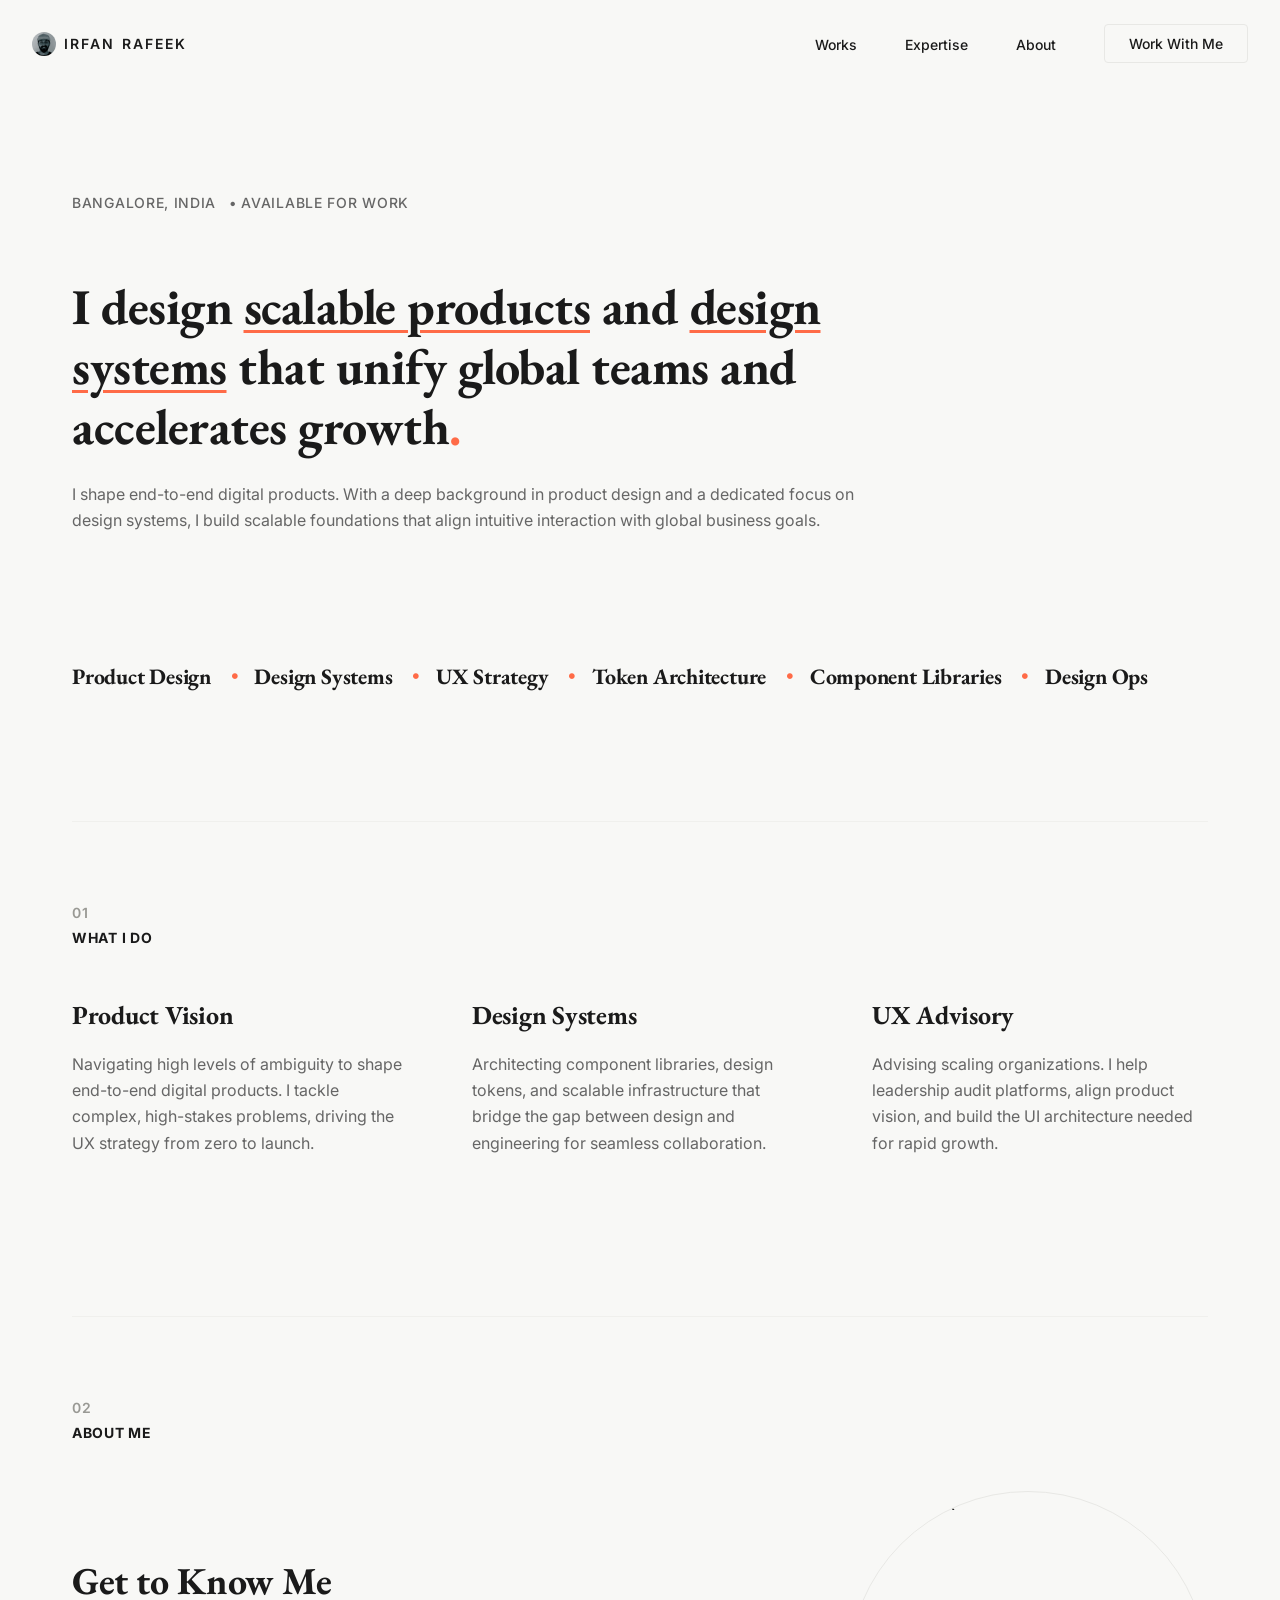
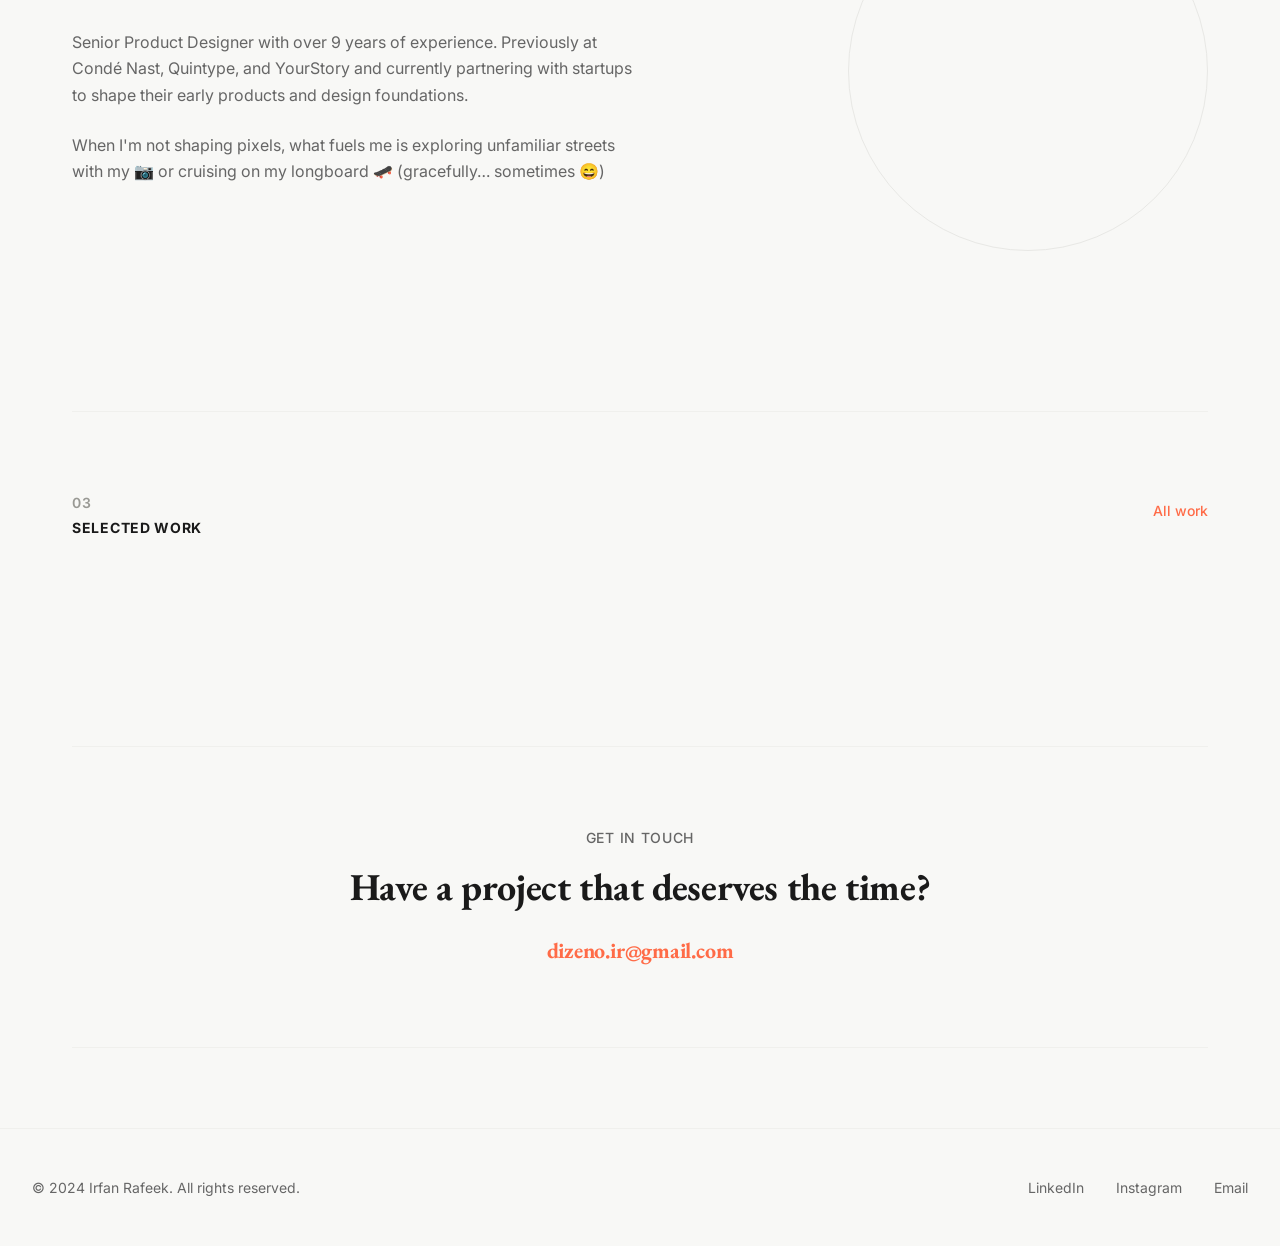
==== commit 8f929cec: "Rename nav link 'Services' to 'Expertise' across all pages Section id #services and the on-page head" ====
--- a/index.html
+++ b/index.html
@@ -19,7 +19,7 @@
         </div>
         <ul class="nav-links" id="navLinks">
             <li><a href="work.html">Works</a></li>
-            <li><a href="#services">Services</a></li>
+            <li><a href="#services">Expertise</a></li>
             <li><a href="about.html">About</a></li>
             <li><a href="#contact" class="cta-button">Work With Me</a></li>
         </ul>
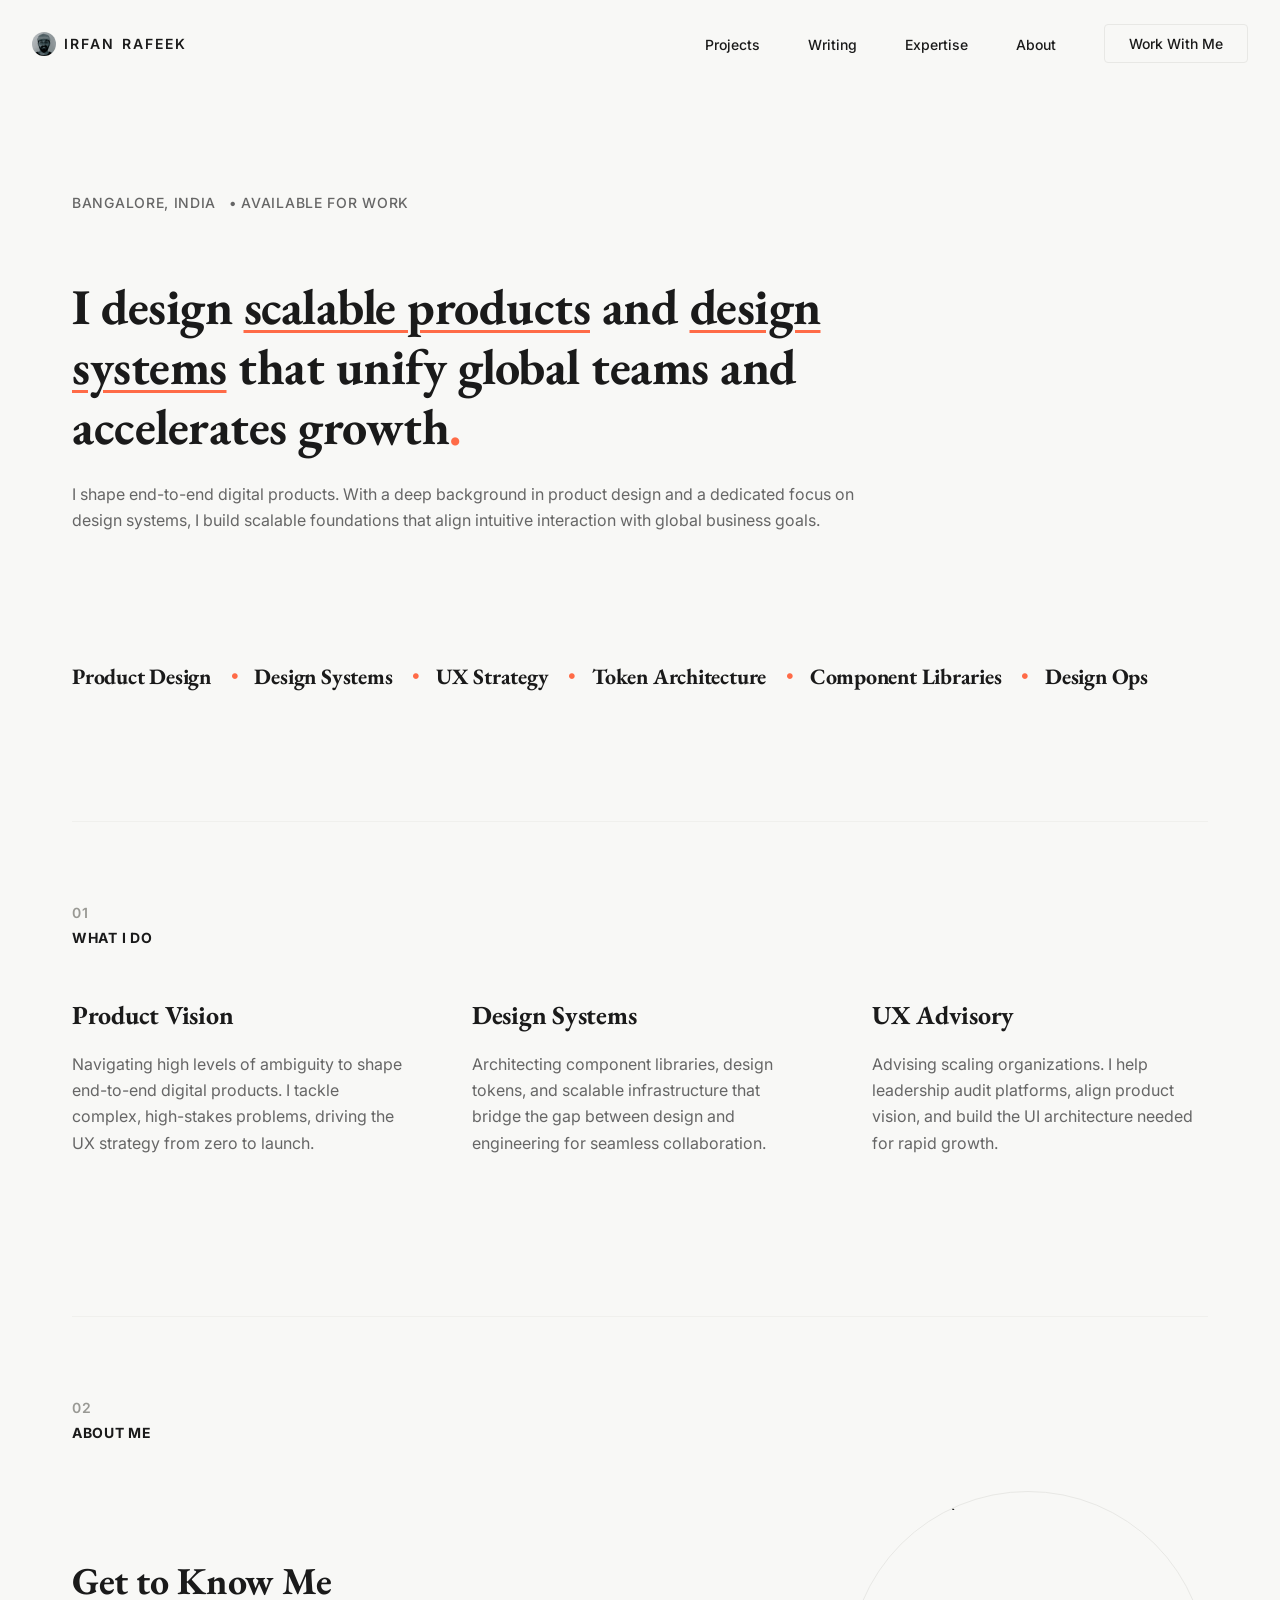
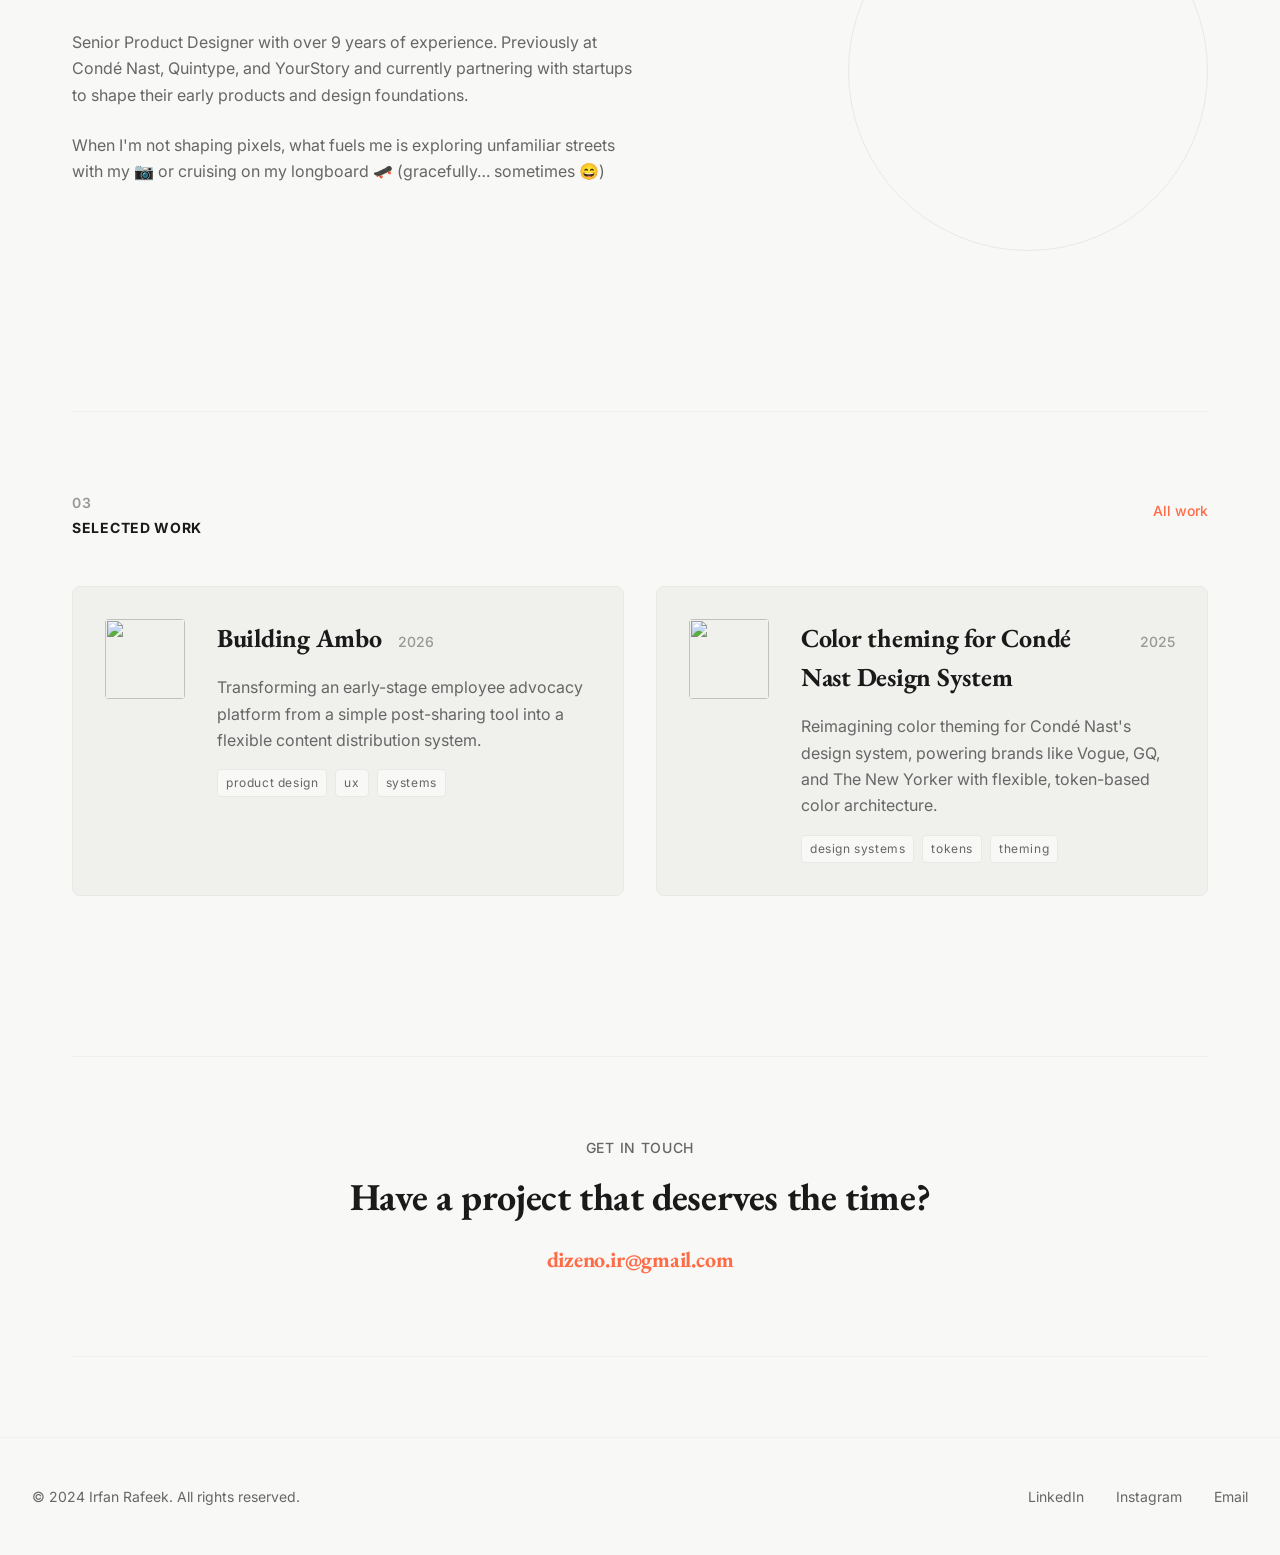
==== commit a0d6e495: "Add Writing section; rename Works → Projects in navbar - New writings.html (listing) + writing.html " ====
--- a/index.html
+++ b/index.html
@@ -18,7 +18,8 @@
             IRFAN RAFEEK
         </div>
         <ul class="nav-links" id="navLinks">
-            <li><a href="work.html">Works</a></li>
+            <li><a href="work.html">Projects</a></li>
+            <li><a href="writings.html">Writing</a></li>
             <li><a href="#services">Expertise</a></li>
             <li><a href="about.html">About</a></li>
             <li><a href="#contact" class="cta-button">Work With Me</a></li>
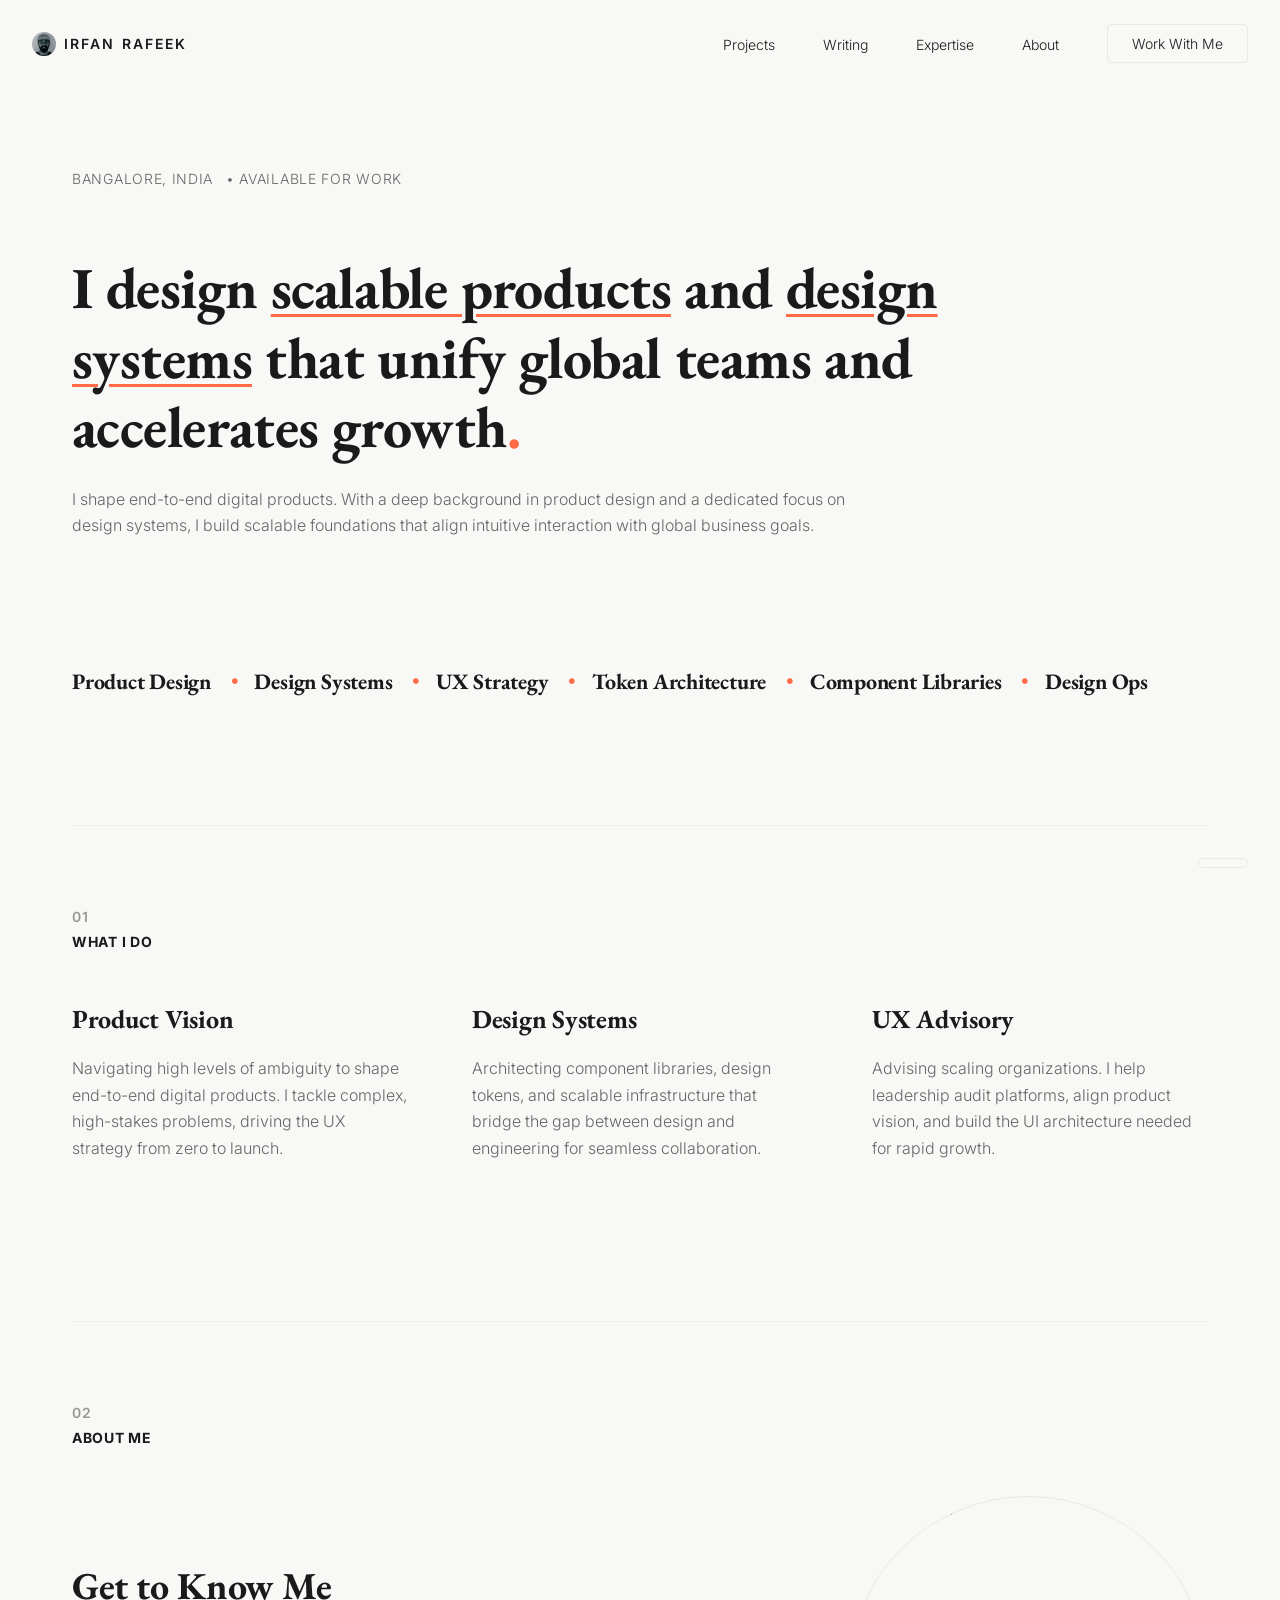
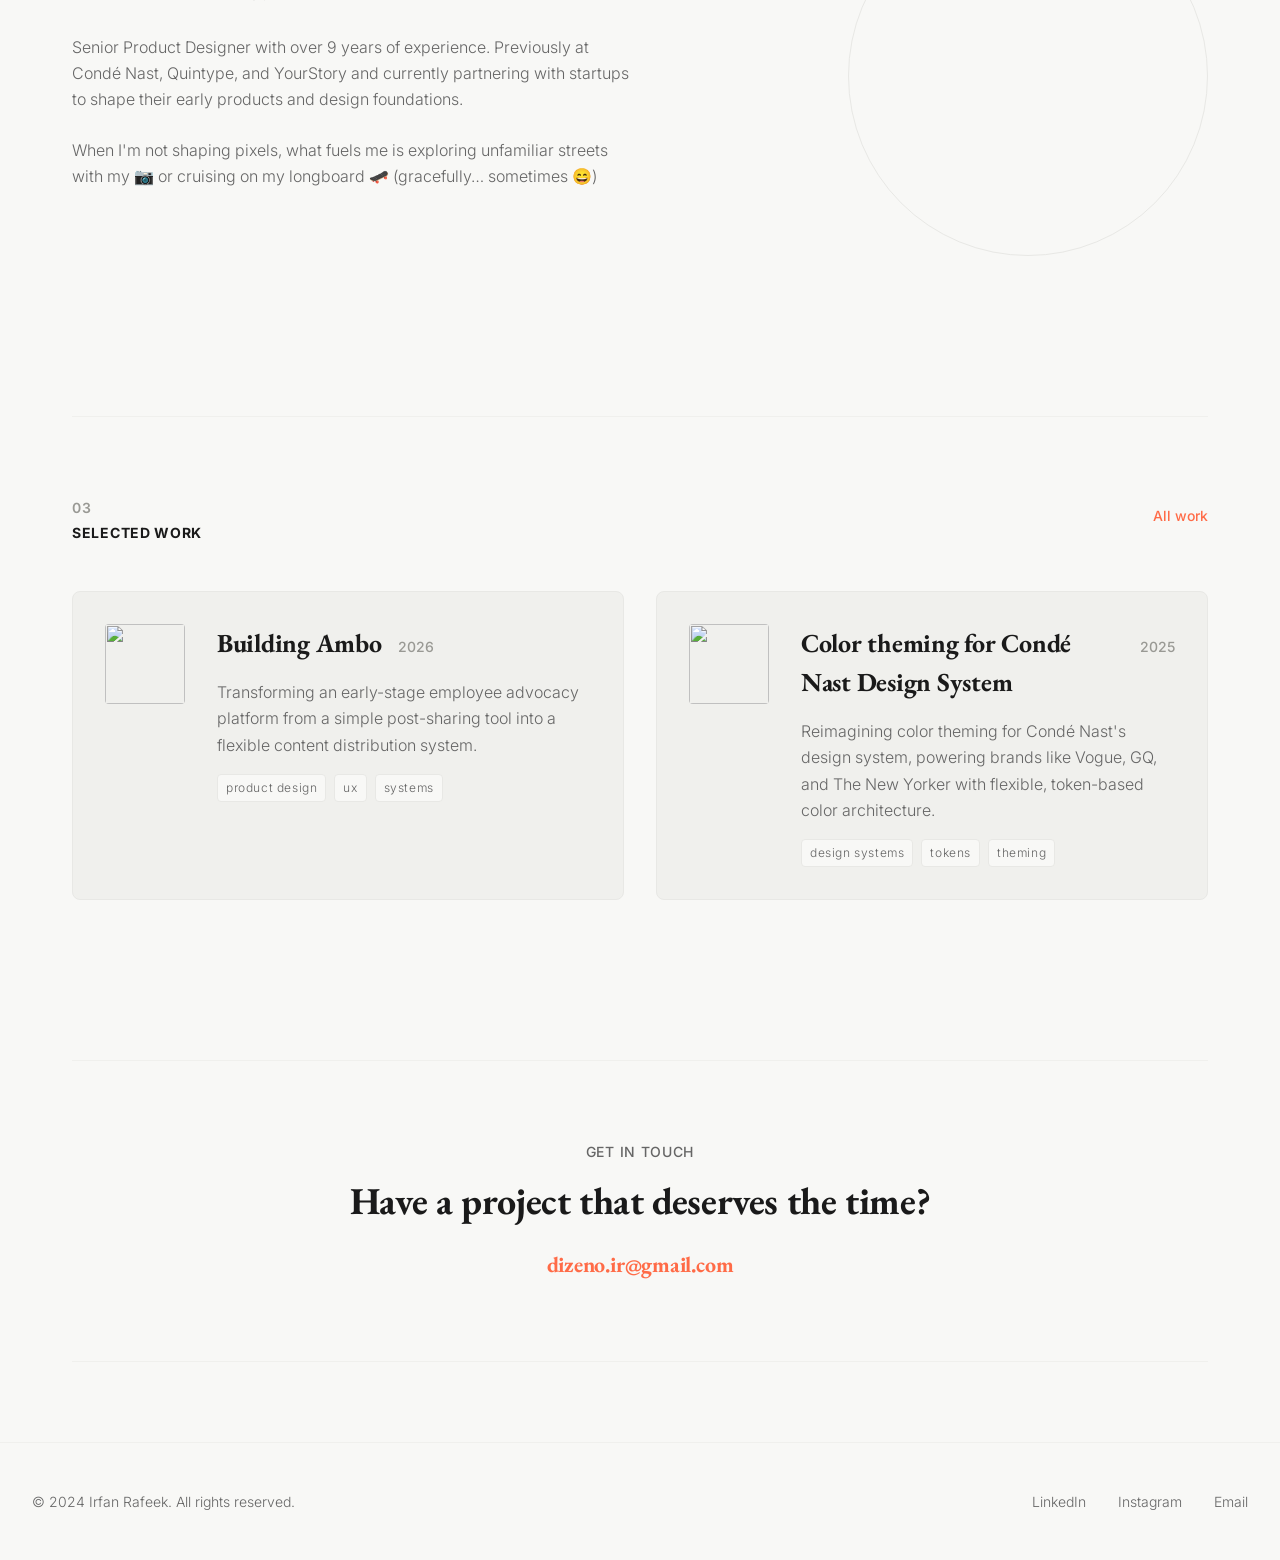
==== commit b7883ee4: "Reduce Inter regular weight to 300 (Light); apply to nav + location header - tokens.css: --primitive" ====
--- a/index.html
+++ b/index.html
@@ -6,7 +6,7 @@
     <title>Irfan Rafeek — Product Designer</title>
     <link rel="preconnect" href="https://fonts.googleapis.com">
     <link rel="preconnect" href="https://fonts.gstatic.com" crossorigin>
-    <link href="https://fonts.googleapis.com/css2?family=EB+Garamond:wght@700;800&family=Inter:wght@400;500;600;700&display=swap" rel="stylesheet">
+    <link href="https://fonts.googleapis.com/css2?family=EB+Garamond:wght@700;800&family=Inter:wght@300;500;600;700&display=swap" rel="stylesheet">
     
     <link rel="stylesheet" href="tokens.css">
     <link rel="stylesheet" href="components.css">
--- a/tokens.css
+++ b/tokens.css
@@ -106,7 +106,7 @@
   --primitive-font-size-6xl: 58px;
 
   /* TYPOGRAPHY PRIMITIVES - FONT WEIGHTS */
-  --primitive-font-weight-regular: 400;
+  --primitive-font-weight-regular: 300;
   --primitive-font-weight-medium: 500;
   --primitive-font-weight-semibold: 600;
   --primitive-font-weight-bold: 700;
@@ -315,7 +315,7 @@
   --semantic-type-article-heading-letter-spacing: var(--primitive-letter-spacing-tight);
 
   --semantic-type-article-title-font-family: var(--semantic-font-serif);
-  --semantic-type-article-title-font-size: var(--primitive-font-size-4xl);     /* 44px */
+  --semantic-type-article-title-font-size: var(--primitive-font-size-5xl);     /* 44px */
   --semantic-type-article-title-font-weight: var(--primitive-font-weight-bold);
   --semantic-type-article-title-line-height: var(--primitive-line-height-snug);
   --semantic-type-article-title-letter-spacing: var(--primitive-letter-spacing-tight);
--- a/components.css
+++ b/components.css
@@ -19,6 +19,7 @@
 
 body {
     font-family: var(--semantic-font-sans);
+    font-weight: var(--primitive-font-weight-regular);
     background-color: var(--semantic-color-background-primary);
     color: var(--semantic-color-text-primary);
     line-height: var(--primitive-line-height-normal);
@@ -78,7 +79,7 @@
     text-decoration: none;
     color: var(--semantic-color-text-primary);
     font-size: var(--primitive-font-size-sm);
-    font-weight: var(--primitive-font-weight-medium);
+    font-weight: var(--primitive-font-weight-regular);
     transition: color 0.3s ease;
 }
 
@@ -95,7 +96,7 @@
     border: 1px solid var(--semantic-color-border-primary);
     cursor: pointer;
     display: inline-block;
-    font-weight: var(--primitive-font-weight-medium);
+    font-weight: var(--primitive-font-weight-regular);
 }
 
 .nav-links a.cta-button:hover {
@@ -138,6 +139,13 @@
     padding-top: 120px;
 }
 
+/* Article (case-study) pages use a dedicated white reading surface.
+   The navbar is intentionally left on the default surface so it reads as
+   distinct chrome over the article. */
+body.page--article {
+    background-color: var(--semantic-color-background-article);
+}
+
 .container {
     width: 100%;
     max-width: var(--semantic-layout-container-max-width-default);
@@ -153,7 +161,7 @@
 .location-header {
     font-family: var(--semantic-font-sans);
     font-size: var(--primitive-font-size-sm);
-    font-weight: var(--primitive-font-weight-medium);
+    font-weight: var(--primitive-font-weight-regular);
     letter-spacing: var(--primitive-letter-spacing-wide);
     text-transform: uppercase;
     color: var(--semantic-color-text-secondary);
@@ -173,7 +181,7 @@
 
 .hero-title {
     font-family: var(--semantic-font-serif);
-    font-size: var(--semantic-type-display-md-font-size);
+    font-size: var(--semantic-type-display-lg-font-size);
     font-weight: var(--primitive-font-weight-bold);
     line-height: var(--semantic-type-display-sm-line-height);
     color: var(--semantic-color-text-primary);
@@ -534,53 +542,87 @@
 }
 
 /* ===== THEME TOGGLE ===== */
-.theme-toggle {
+/* ===== THEME SWITCHER ===== */
+/* Floating control: collapsed shows the active theme's icon; on hover/focus
+   (or tap on touch) it expands into a pill of all theme options. */
+.theme-switcher {
     position: fixed;
     bottom: var(--semantic-spacing-xl);
     right: var(--semantic-spacing-xl);
-    width: 44px;
-    height: 44px;
+    z-index: 999;
+    display: flex;
+    flex-direction: column;
+    align-items: center;
+    gap: 0;
+    padding: var(--semantic-spacing-xs);
+    border: 1px solid var(--semantic-color-border-primary);
+    border-radius: var(--semantic-radius-full);
+    background-color: var(--semantic-color-background-primary);
+    transition: gap 0.2s ease, background-color 0.2s ease, border-color 0.2s ease;
+}
+
+.theme-switcher:hover,
+.theme-switcher:focus-within,
+.theme-switcher.is-open {
+    gap: var(--semantic-spacing-xs);
+    border-color: var(--semantic-color-border-strong);
+}
+
+.theme-switcher__option {
+    width: 40px;
+    height: 40px;
+    flex: 0 0 auto;
+    display: flex;
+    align-items: center;
+    justify-content: center;
+    padding: 0;
+    border: none;
     border-radius: var(--semantic-radius-full);
     background-color: transparent;
-    color: var(--semantic-color-text-primary);
-    border: 1px solid var(--semantic-color-border-primary);
+    color: var(--semantic-color-text-secondary);
     cursor: pointer;
-    display: flex;
-    align-items: center;
-    justify-content: center;
-    transition: border-color 0.2s ease, background-color 0.2s ease, color 0.2s ease;
-    z-index: 999;
-    padding: 0;
-}
-
-.theme-toggle:hover {
-    border-color: var(--semantic-color-border-strong);
+    transition: opacity 0.2s ease, transform 0.2s ease, height 0.2s ease,
+                background-color 0.2s ease, color 0.2s ease;
+}
+
+.theme-switcher__option:hover {
     background-color: var(--semantic-color-background-secondary);
-}
-
-.theme-toggle:focus-visible {
+    color: var(--semantic-color-text-primary);
+}
+
+.theme-switcher__option.is-active {
+    color: var(--semantic-color-interactive-primary);
+    background-color: var(--semantic-color-background-secondary);
+}
+
+.theme-switcher__option:focus-visible {
     outline: 2px solid var(--semantic-color-interactive-primary);
     outline-offset: 2px;
 }
 
-.theme-toggle__icon {
-    width: 16px;
-    height: 16px;
+.theme-switcher__icon {
+    width: 18px;
+    height: 18px;
     display: block;
 }
 
-/* Default (light theme): show sun, hide moon */
-.theme-toggle__icon--sun { display: block; }
-.theme-toggle__icon--moon { display: none; }
-
-/* Manual dark theme: show moon, hide sun */
-[data-theme='dark'] .theme-toggle__icon--sun { display: none; }
-[data-theme='dark'] .theme-toggle__icon--moon { display: block; }
-
-/* System dark theme (only when user has no manual override): show moon */
-@media (prefers-color-scheme: dark) {
-    :root:not([data-theme]) .theme-toggle__icon--sun { display: none; }
-    :root:not([data-theme]) .theme-toggle__icon--moon { display: block; }
+/* Collapsed: only the active option is visible */
+.theme-switcher__option:not(.is-active) {
+    height: 0;
+    opacity: 0;
+    transform: scale(0.5);
+    pointer-events: none;
+    overflow: hidden;
+}
+
+/* Expanded (hover / keyboard focus / tap-opened): reveal every option */
+.theme-switcher:hover .theme-switcher__option:not(.is-active),
+.theme-switcher:focus-within .theme-switcher__option:not(.is-active),
+.theme-switcher.is-open .theme-switcher__option:not(.is-active) {
+    height: 40px;
+    opacity: 1;
+    transform: scale(1);
+    pointer-events: auto;
 }
 
 /* ===== RESPONSIVE ===== */
@@ -685,9 +727,15 @@
         margin-bottom: var(--semantic-spacing-2xl);
     }
 
-    .theme-toggle {
-        width: 40px;
-        height: 40px;
+    .theme-switcher__option {
+        width: 36px;
+        height: 36px;
+    }
+
+    .theme-switcher:hover .theme-switcher__option:not(.is-active),
+    .theme-switcher:focus-within .theme-switcher__option:not(.is-active),
+    .theme-switcher.is-open .theme-switcher__option:not(.is-active) {
+        height: 36px;
     }
 
 }
@@ -838,7 +886,9 @@
 .case-back {
     display: inline-block;
     margin-bottom: var(--semantic-spacing-xl);
-    font-size: var(--primitive-font-size-sm);
+    font-family: var(--semantic-type-article-small-font-family);
+    font-size: var(--semantic-type-article-small-font-size);
+    line-height: var(--semantic-type-article-small-line-height);
     color: var(--semantic-color-text-tertiary);
     text-decoration: none;
 }
@@ -861,9 +911,11 @@
 }
 
 .case-title {
-    font-family: var(--semantic-font-serif);
-    font-size: var(--semantic-type-heading-lg-font-size);
-    font-weight: var(--primitive-font-weight-bold);
+    font-family: var(--semantic-type-article-title-font-family);
+    font-size: var(--semantic-type-article-title-font-size);
+    font-weight: var(--semantic-type-article-title-font-weight);
+    line-height: var(--semantic-type-article-title-line-height);
+    letter-spacing: var(--semantic-type-article-title-letter-spacing);
     color: var(--semantic-color-text-primary);
     margin: 0;
 }
@@ -871,8 +923,9 @@
 .case-summary {
     margin-top: var(--semantic-spacing-md);
     margin-bottom: var(--semantic-spacing-md);
-    font-size: var(--primitive-font-size-lg);
-    line-height: var(--semantic-type-body-md-line-height);
+    font-family: var(--semantic-type-article-summary-font-family);
+    font-size: var(--semantic-type-article-summary-font-size);
+    line-height: var(--semantic-type-article-summary-line-height);
     color: var(--semantic-color-text-secondary);
 }
 
@@ -883,16 +936,19 @@
 }
 
 .case-heading {
-    font-family: var(--semantic-font-serif);
-    font-size: var(--semantic-type-heading-sm-font-size);
-    font-weight: var(--primitive-font-weight-bold);
+    font-family: var(--semantic-type-article-heading-font-family);
+    font-size: var(--semantic-type-article-heading-font-size);
+    font-weight: var(--semantic-type-article-heading-font-weight);
+    line-height: var(--semantic-type-article-heading-line-height);
+    letter-spacing: var(--semantic-type-article-heading-letter-spacing);
     color: var(--semantic-color-text-primary);
     margin: var(--semantic-spacing-lg) 0 0;
 }
 
 .case-paragraph {
-    font-size: var(--primitive-font-size-base);
-    line-height: var(--semantic-type-body-md-line-height);
+    font-family: var(--semantic-type-article-body-font-family);
+    font-size: var(--semantic-type-article-body-font-size);
+    line-height: var(--semantic-type-article-body-line-height);
     color: var(--semantic-color-text-secondary);
     margin: 0;
 }
@@ -924,8 +980,9 @@
 }
 
 .case-list-item {
-    font-size: var(--primitive-font-size-base);
-    line-height: var(--semantic-type-body-md-line-height);
+    font-family: var(--semantic-type-article-body-font-family);
+    font-size: var(--semantic-type-article-body-font-size);
+    line-height: var(--semantic-type-article-body-line-height);
     color: var(--semantic-color-text-secondary);
     padding-left: var(--semantic-spacing-xs);
 }
@@ -1037,7 +1094,9 @@
 
 .case-caption {
     margin-top: var(--semantic-spacing-sm);
-    font-size: var(--primitive-font-size-sm);
+    font-family: var(--semantic-type-article-small-font-family);
+    font-size: var(--semantic-type-article-small-font-size);
+    line-height: var(--semantic-type-article-small-line-height);
     color: var(--semantic-color-text-tertiary);
 }
 
@@ -1048,8 +1107,9 @@
 }
 
 .case-quote p {
-    font-family: var(--semantic-font-serif);
-    font-size: var(--semantic-type-heading-xs-font-size);
+    font-family: var(--semantic-type-article-quote-font-family);
+    font-size: var(--semantic-type-article-quote-font-size);
+    line-height: var(--semantic-type-article-quote-line-height);
     color: var(--semantic-color-text-primary);
     margin: 0;
 }
@@ -1057,7 +1117,9 @@
 .case-cite {
     display: block;
     margin-top: var(--semantic-spacing-sm);
-    font-size: var(--primitive-font-size-sm);
+    font-family: var(--semantic-type-article-small-font-family);
+    font-size: var(--semantic-type-article-small-font-size);
+    line-height: var(--semantic-type-article-small-line-height);
     font-style: normal;
     color: var(--semantic-color-text-tertiary);
 }
